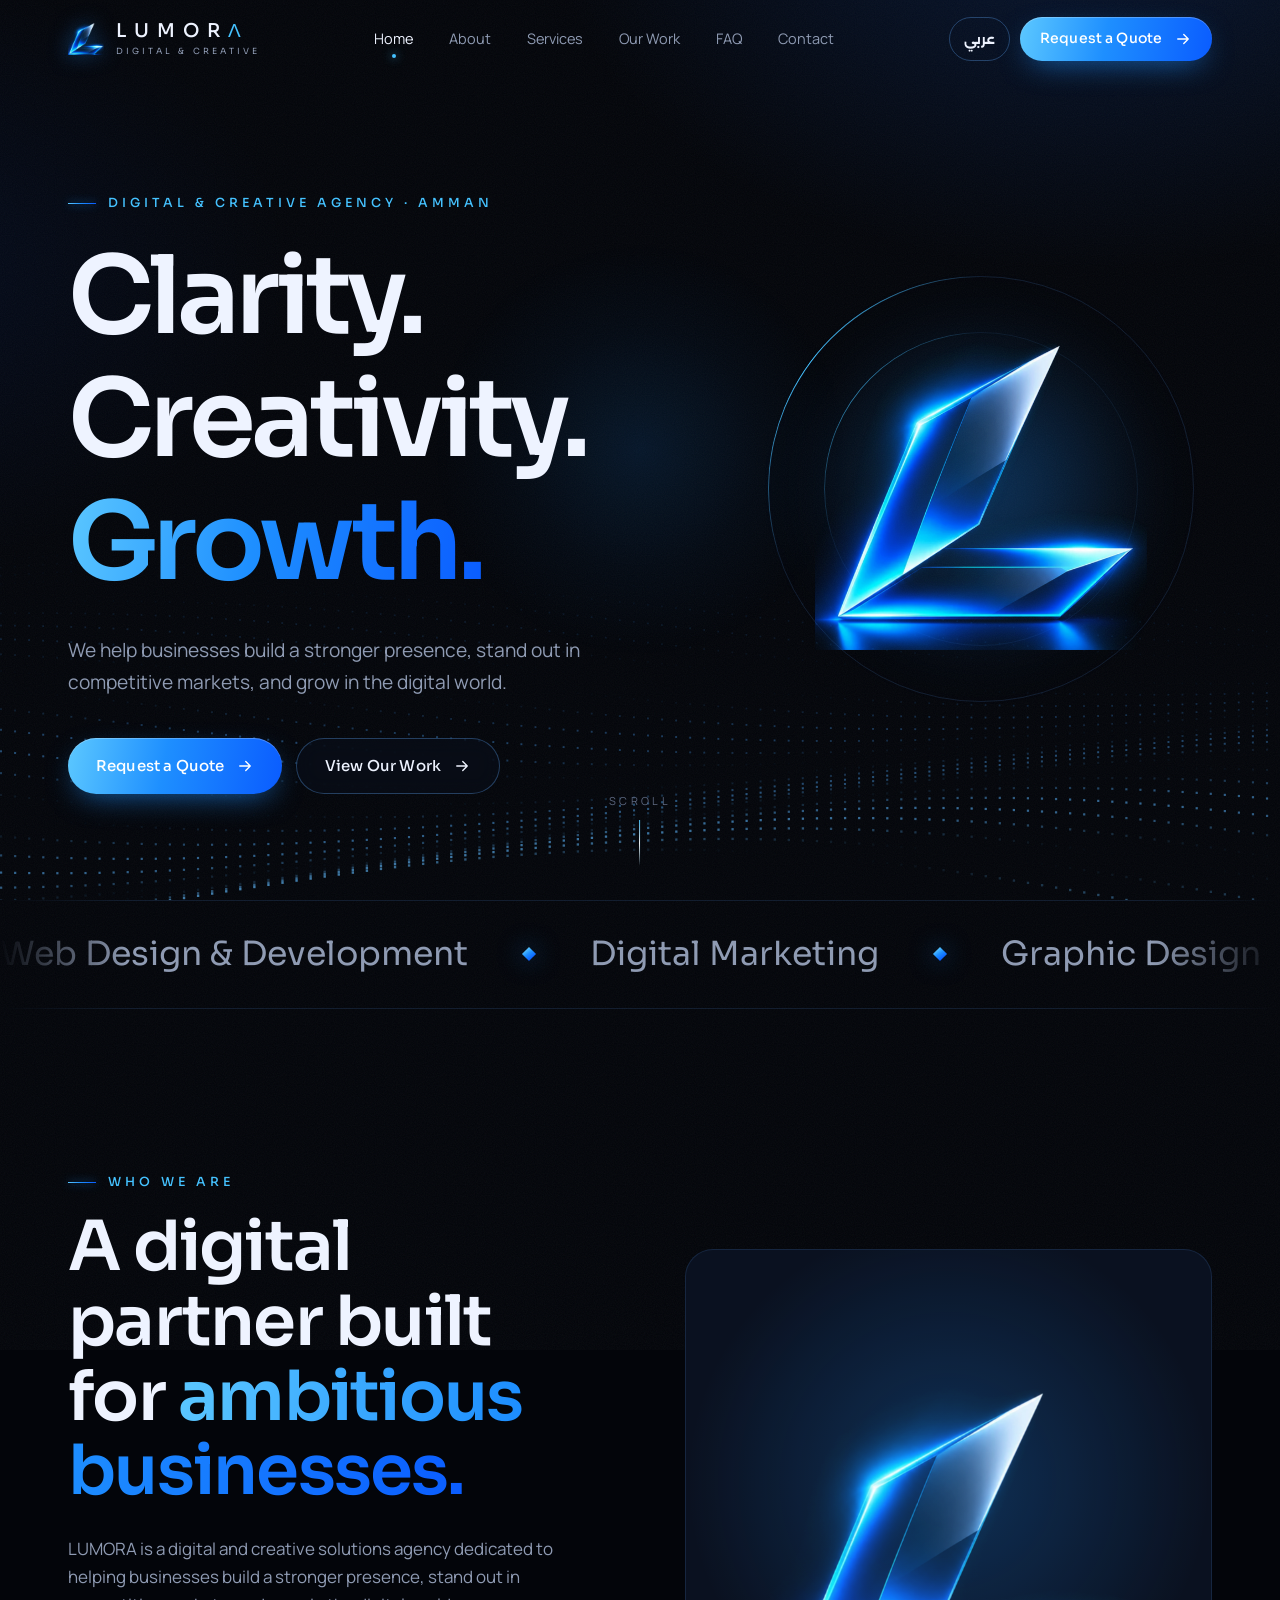
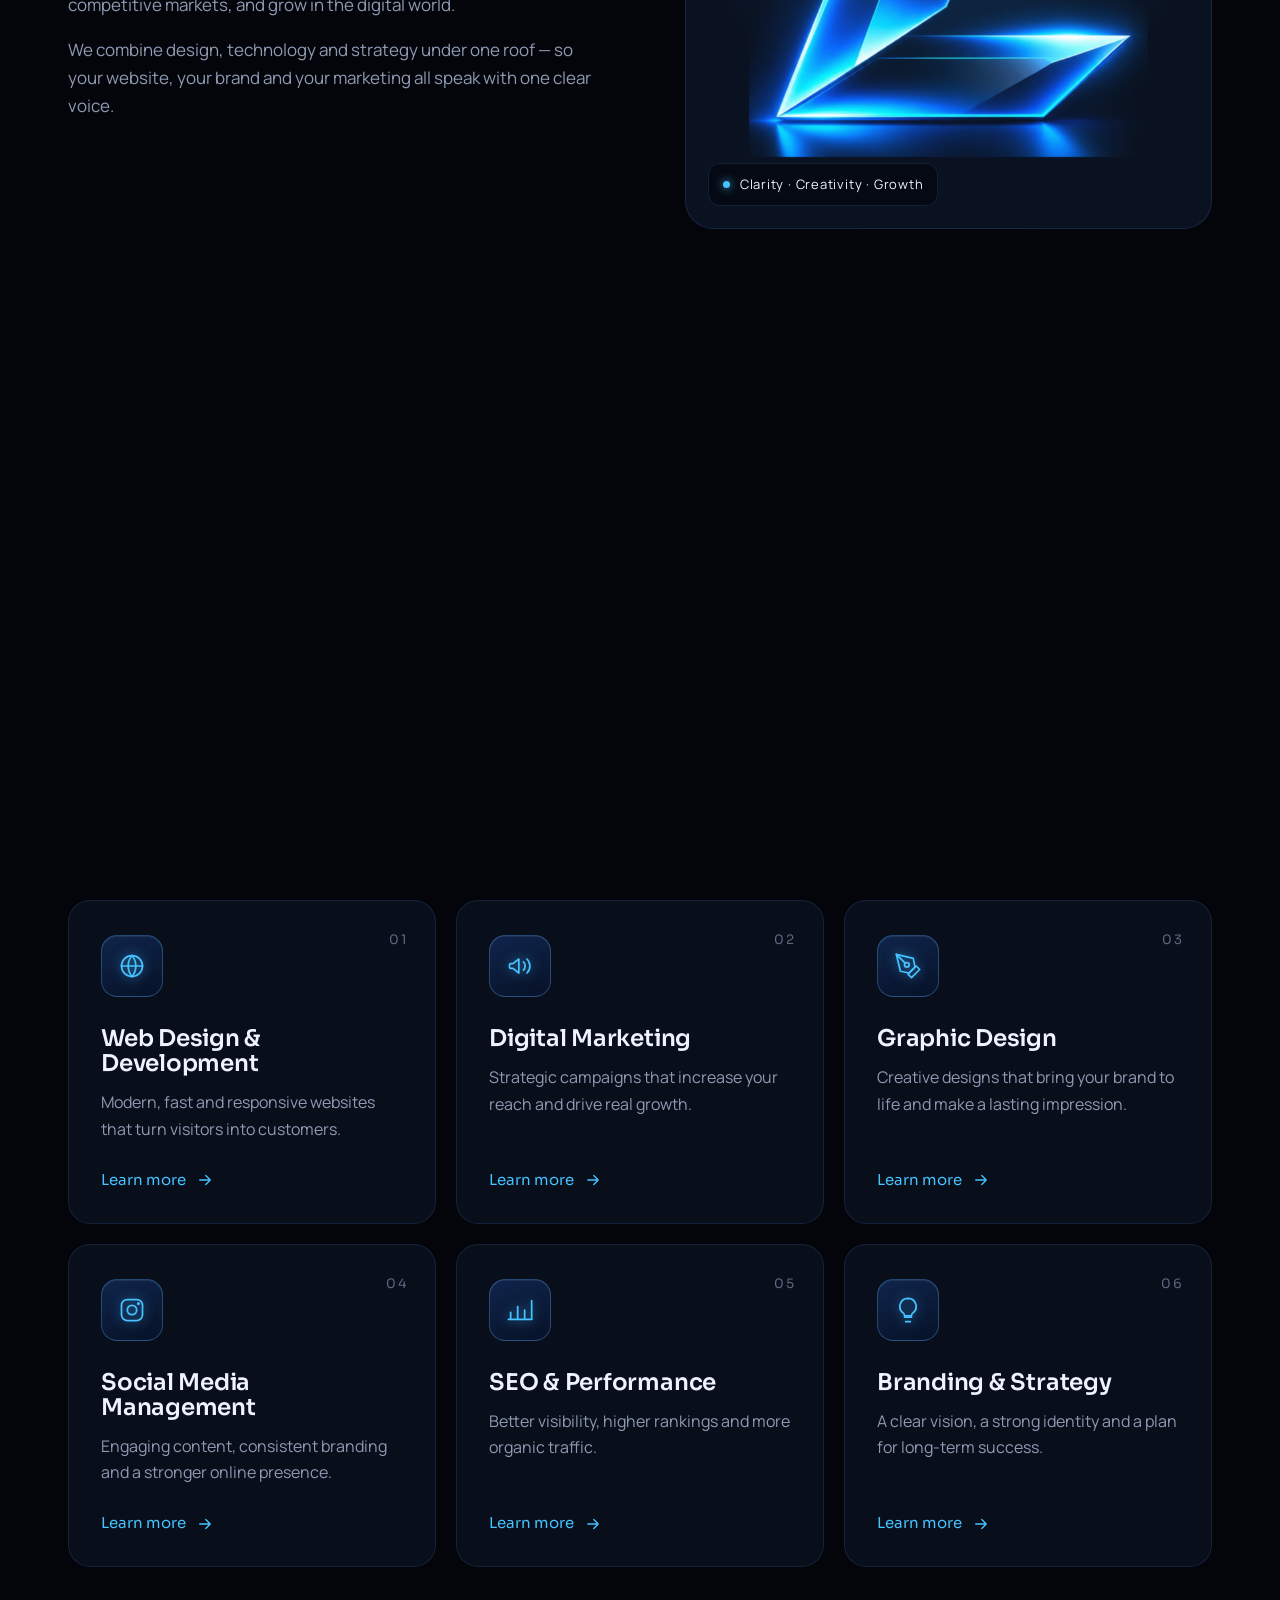
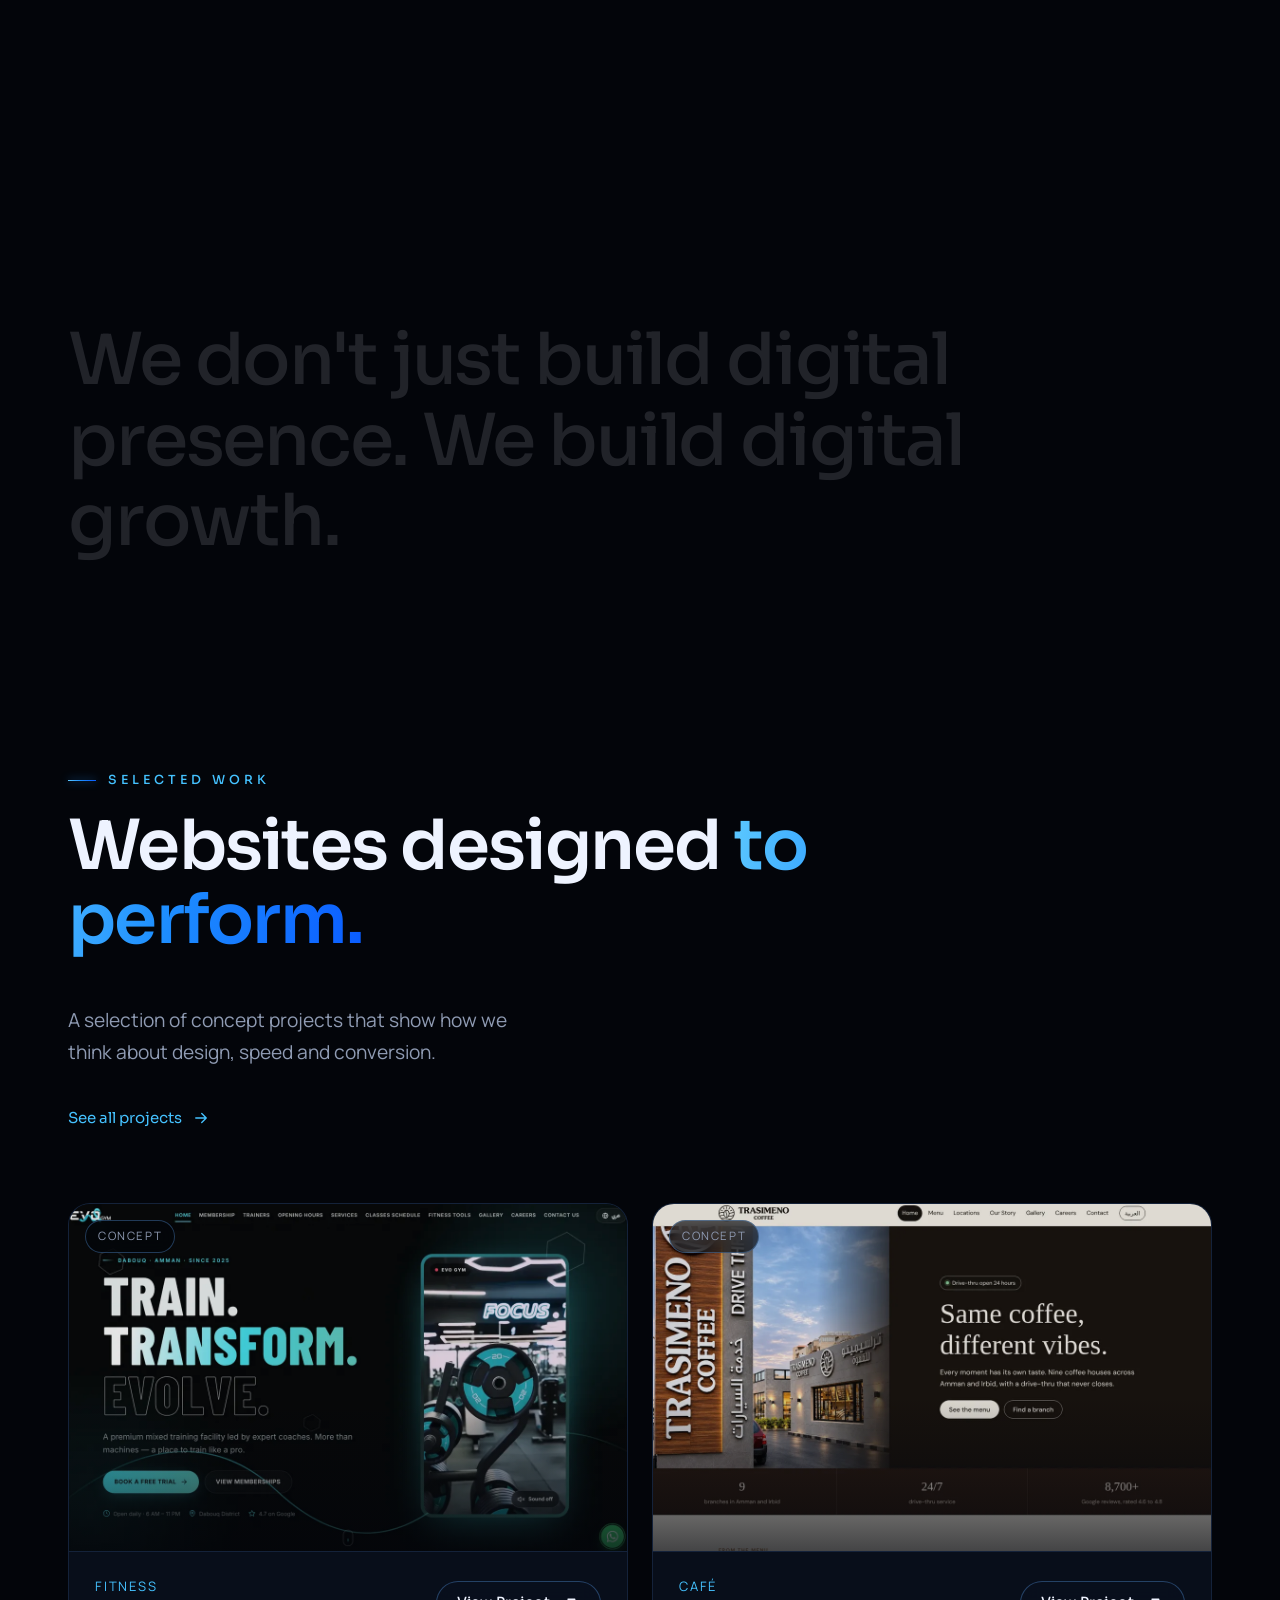
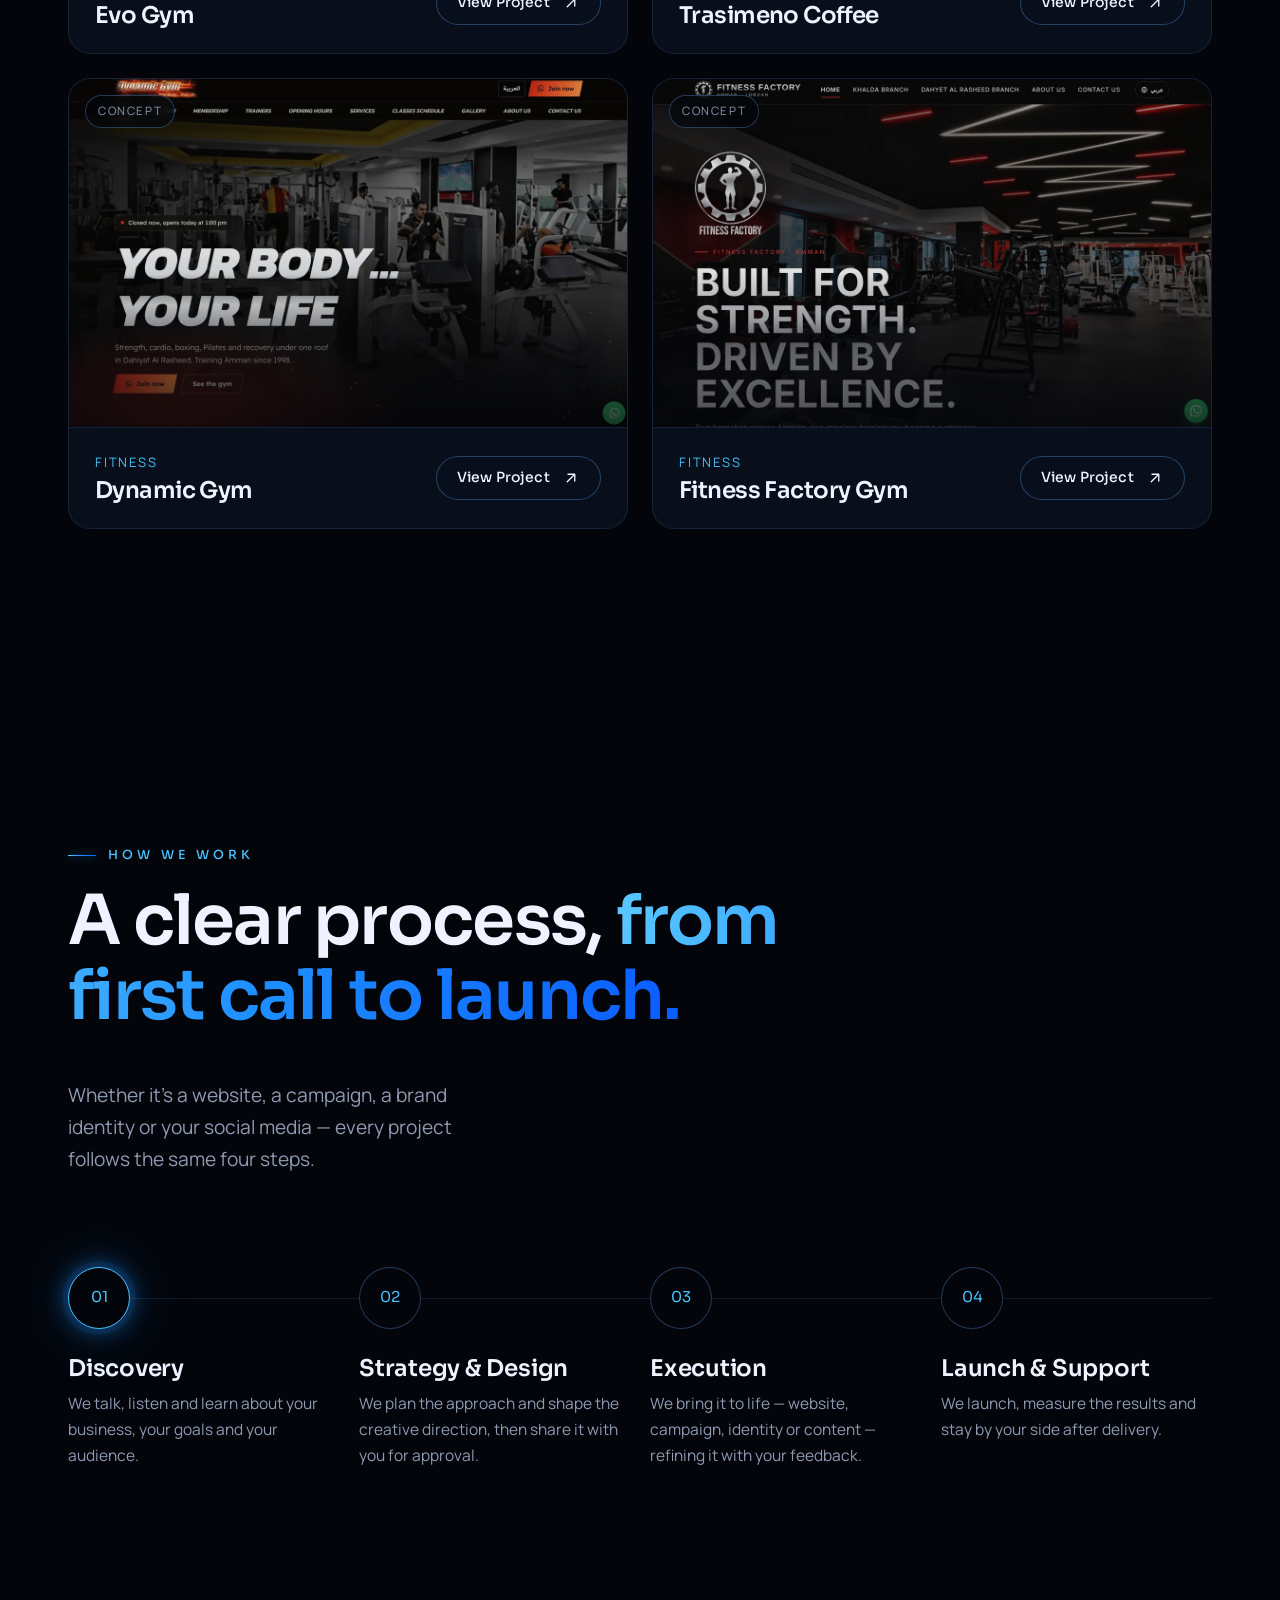
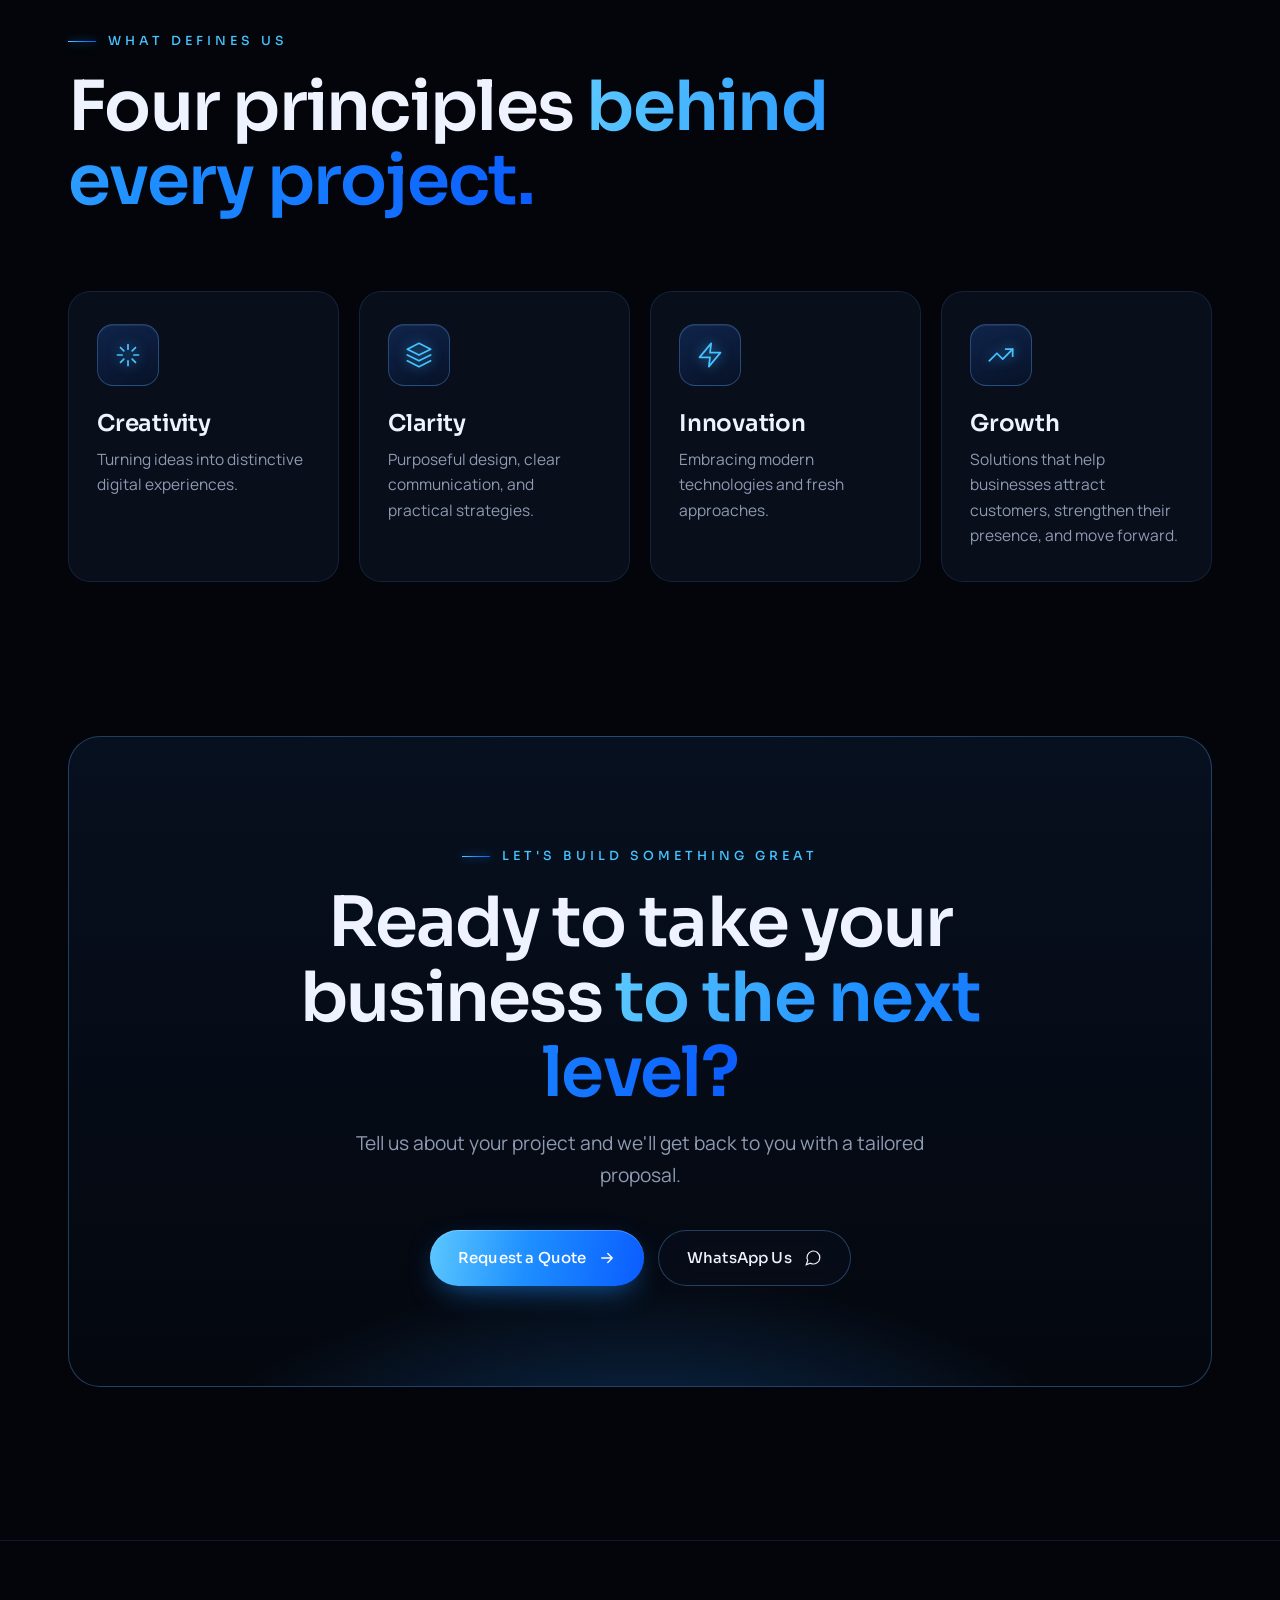
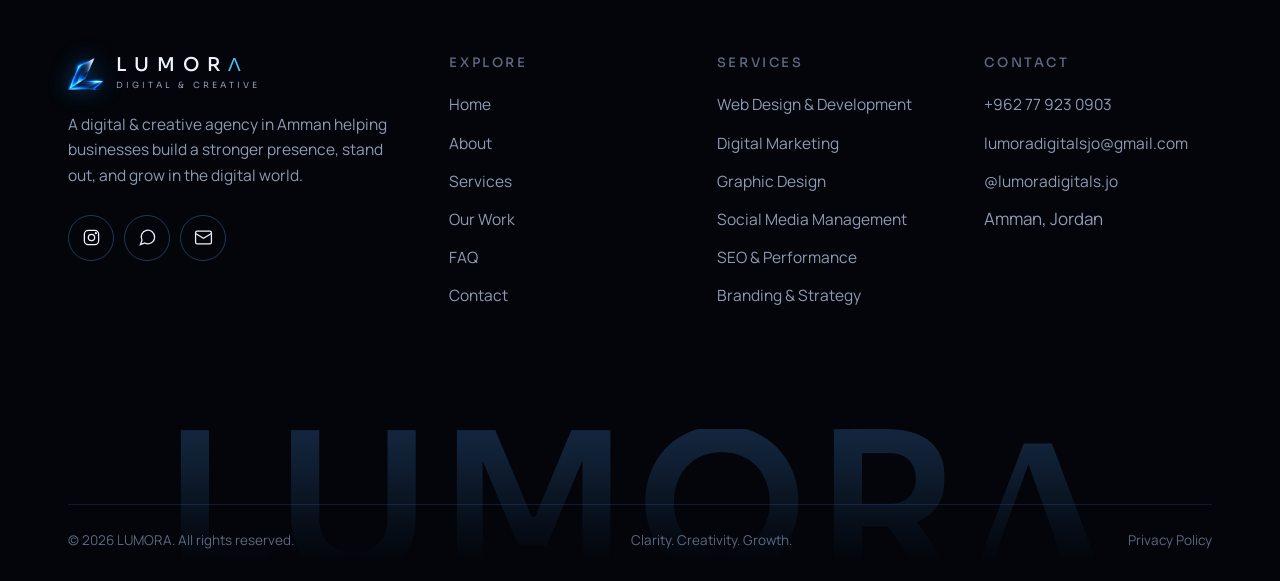
==== index.html @ 1eebd176 "Build LUMORA agency website Bilingual (EN/AR) multi-page site: home, about, services, work, FAQ, con" ====
<!doctype html>
<html lang="en" dir="ltr">
<head>
<meta charset="utf-8">
<meta name="viewport" content="width=device-width, initial-scale=1, viewport-fit=cover">
<script>try{if(localStorage.getItem("lumora-lang")==="ar"){var d=document.documentElement;d.lang="ar";d.dir="rtl";d.classList.add("i18n-wait");setTimeout(function(){d.classList.remove("i18n-wait")},900)}}catch(e){}</script>
<title data-key="home.title">LUMORA — Digital & Creative Agency in Amman</title>
<meta name="description" data-key="home.desc" content="LUMORA is a digital &amp; creative agency in Amman, Jordan. Websites, digital marketing, design, social media, SEO and branding that help your business grow.">
<meta name="theme-color" content="#03050a">
<link rel="canonical" href="https://lumoradigitals.netlify.app/">
<link rel="alternate" hreflang="en" href="https://lumoradigitals.netlify.app/">
<meta property="og:type" content="website">
<meta property="og:site_name" content="LUMORA">
<meta property="og:title" content="LUMORA — Digital &amp; Creative Agency in Amman">
<meta property="og:description" content="LUMORA is a digital &amp; creative agency in Amman, Jordan. Websites, digital marketing, design, social media, SEO and branding that help your business grow.">
<meta property="og:image" content="https://lumoradigitals.netlify.app/assets/img/brand/og.jpg">
<meta property="og:url" content="https://lumoradigitals.netlify.app/">
<meta name="twitter:card" content="summary_large_image">
<link rel="icon" type="image/png" sizes="48x48" href="assets/img/brand/favicon-48.png">
<link rel="icon" type="image/png" sizes="32x32" href="assets/img/brand/favicon-32.png">
<link rel="apple-touch-icon" href="assets/img/brand/apple-touch-icon.png">
<link rel="preload" href="assets/fonts/sora.woff2" as="font" type="font/woff2" crossorigin>
<link rel="preload" href="assets/fonts/manrope.woff2" as="font" type="font/woff2" crossorigin>
<link rel="stylesheet" href="assets/css/style.css">
</head>
<body data-page="home">
<a class="skip" href="#main" data-i18n="skip">Skip to content</a>
<div class="ambient" aria-hidden="true"></div><div class="grain" aria-hidden="true"></div>
<div class="cursor-glow" aria-hidden="true"></div>
<div class="progress" aria-hidden="true"><span></span></div>
<header class="header">
 <div class="wrap">
  <a class="brand" href="index.html" aria-label="LUMORA — Home">
  <img src="assets/img/brand/icon-sm.webp" alt="" width="36" height="33">
  <span class="brand-text"><span class="brand-name">LUMOR<b>Λ</b></span><span class="brand-sub">DIGITAL &amp; CREATIVE</span></span>
</a>
  <nav class="nav" aria-label="Main"><a href="index.html" aria-current="page" data-i18n="nav.home">Home</a><a href="about.html" data-i18n="nav.about">About</a><a href="services.html" data-i18n="nav.services">Services</a><a href="work.html" data-i18n="nav.work">Our Work</a><a href="faq.html" data-i18n="nav.faq">FAQ</a><a href="contact.html" data-i18n="nav.contact">Contact</a></nav>
  <div class="header-actions">
   <button class="lang-btn" type="button" aria-label="التبديل إلى العربية"><span class="ar">عربي</span></button>
   <a class="btn btn-primary btn-sm" href="contact.html#quote"><span data-i18n="cta.quote">Request a Quote</span><svg class="arrow" viewBox="0 0 24 24" fill="none" stroke="currentColor" stroke-width="1.8" stroke-linecap="round" stroke-linejoin="round"><path d="M5 12h14M13 6l6 6-6 6"/></svg></a>
   <button class="menu-btn" type="button" aria-label="Menu" aria-expanded="false" aria-controls="mobile-menu" data-i18n-attr="aria-label:menu"><span></span><span></span></button>
  </div>
 </div>
</header>
<div class="mobile-menu" id="mobile-menu">
 <a href="index.html" aria-current="page" data-i18n="nav.home">Home</a><a href="about.html" data-i18n="nav.about">About</a><a href="services.html" data-i18n="nav.services">Services</a><a href="work.html" data-i18n="nav.work">Our Work</a><a href="faq.html" data-i18n="nav.faq">FAQ</a><a href="contact.html" data-i18n="nav.contact">Contact</a>
 <a class="btn btn-primary" href="contact.html#quote"><span data-i18n="cta.quote">Request a Quote</span><svg class="arrow" viewBox="0 0 24 24" fill="none" stroke="currentColor" stroke-width="1.8" stroke-linecap="round" stroke-linejoin="round"><path d="M5 12h14M13 6l6 6-6 6"/></svg></a>
</div>
<main id="main">
<section class="hero" data-scroll="exit">
 <div class="hero-wave" aria-hidden="true"><canvas data-wave></canvas></div>
 <div class="wrap hero-inner">
  <div>
   <span class="eyebrow" data-reveal data-i18n="h.eyebrow">Digital &amp; Creative Agency · Amman</span>
   <h1 class="h-xl split-lines">
    <span class="line"><span data-i18n="h.l1">Clarity.</span></span>
    <span class="line"><span style="--d:.1s" data-i18n="h.l2">Creativity.</span></span>
    <span class="line"><span style="--d:.2s" data-i18n="h.l3"><span class="grad">Growth.</span></span></span>
   </h1>
   <p class="lead" data-reveal style="--d:.35s" data-i18n="h.lead">We help businesses build a stronger presence, stand out in competitive markets, and grow in the digital world.</p>
   <div class="hero-ctas" data-reveal style="--d:.45s">
    <a class="btn btn-primary" href="contact.html#quote"><span data-i18n="cta.quote">Request a Quote</span><svg class="arrow" viewBox="0 0 24 24" fill="none" stroke="currentColor" stroke-width="1.8" stroke-linecap="round" stroke-linejoin="round"><path d="M5 12h14M13 6l6 6-6 6"/></svg></a>
    <a class="btn btn-ghost" href="work.html"><span data-i18n="cta.work">View Our Work</span><svg class="arrow" viewBox="0 0 24 24" fill="none" stroke="currentColor" stroke-width="1.8" stroke-linecap="round" stroke-linejoin="round"><path d="M5 12h14M13 6l6 6-6 6"/></svg></a>
   </div>
  </div>
  <div class="hero-mark" data-reveal="scale" style="--d:.2s" aria-hidden="true">
   <div class="halo"></div><div class="ring"></div><div class="ring r2"></div>
   <div class="mark"><img src="assets/img/brand/icon.webp" alt="" width="600" height="580" fetchpriority="high"></div>
  </div>
 </div>
 <div class="scroll-cue" aria-hidden="true"><span data-i18n="scroll">Scroll</span><i></i></div>
</section>

<div class="marquee" aria-hidden="true"><div class="marquee-track"><span>Web Design & Development</span><span>Digital Marketing</span><span>Graphic Design</span><span>Social Media Management</span><span>SEO & Performance</span><span>Branding & Strategy</span><span>Web Design & Development</span><span>Digital Marketing</span><span>Graphic Design</span><span>Social Media Management</span><span>SEO & Performance</span><span>Branding & Strategy</span><span>Web Design & Development</span><span>Digital Marketing</span><span>Graphic Design</span><span>Social Media Management</span><span>SEO & Performance</span><span>Branding & Strategy</span><span>Web Design & Development</span><span>Digital Marketing</span><span>Graphic Design</span><span>Social Media Management</span><span>SEO & Performance</span><span>Branding & Strategy</span></div></div>

<section class="section">
 <div class="wrap split">
  <div>
   <span class="eyebrow" data-reveal data-i18n="hi.eyebrow">Who We Are</span>
   <h2 class="h-lg" style="margin:18px 0 26px" data-reveal data-i18n="hi.title">A digital partner built for <span class="grad">ambitious businesses.</span></h2>
   <p data-i18n="hi.p1" data-reveal>LUMORA is a digital and creative solutions agency dedicated to helping businesses build a stronger presence, stand out in competitive markets, and grow in the digital world.</p>
   <p data-i18n="hi.p2" data-reveal>We combine design, technology and strategy under one roof — so your website, your brand and your marketing all speak with one clear voice.</p>
   <div class="stat-row" data-reveal>
    <span class="chip"><i></i><span data-i18n="chip.1">Bilingual — English &amp; Arabic</span></span>
    <span class="chip"><i></i><span data-i18n="chip.2">Based in Amman</span></span>
    <span class="chip"><i></i><span data-i18n="chip.3">Six services, one team</span></span>
   </div>
   <div style="margin-top:36px" data-reveal><a class="link-arrow" href="about.html"><span data-i18n="cta.learn">Learn more</span><svg class="arrow" viewBox="0 0 24 24" fill="none" stroke="currentColor" stroke-width="1.8" stroke-linecap="round" stroke-linejoin="round"><path d="M5 12h14M13 6l6 6-6 6"/></svg></a></div>
  </div>
  <div class="visual-card" data-scroll data-reveal="scale">
   <img src="assets/img/brand/icon.webp" alt="" loading="lazy" aria-hidden="true">
   <span class="tag"><span class="chip" style="padding:0;border:0;background:none"><i></i></span><span data-i18n="vis.tag">Clarity · Creativity · Growth</span></span>
  </div>
 </div>
</section>

<section class="section" style="padding-top:0">
 <div class="wrap">
  <div class="section-head">
   <div><span class="eyebrow" data-reveal data-i18n="hs.eyebrow">Our Services</span>
   <h2 class="h-lg" data-reveal data-i18n="hs.title">Everything you need <span class="grad">to grow online.</span></h2></div>
   <p class="lead" data-i18n="hs.lead" data-reveal>A complete range of digital services to help your business stand out, attract more customers and achieve real results.</p>
  </div>
  <div class="services-grid" data-stagger><a class="card service-card" href="services.html#web" data-reveal>
  <span class="num">01</span>
  <span class="icon"><svg viewBox="0 0 24 24"><circle cx="12" cy="12" r="9"/><path d="M3 12h18M12 3a14 14 0 0 1 0 18M12 3a14 14 0 0 0 0 18"/></svg></span>
  <h3 class="h-sm" data-i18n="s1.t">Web Design &amp; Development</h3>
  <p data-i18n="s1.d">Modern, fast and responsive websites that turn visitors into customers.</p>
  <span class="link-arrow"><span data-i18n="cta.learn">Learn more</span><svg class="arrow" viewBox="0 0 24 24" fill="none" stroke="currentColor" stroke-width="1.8" stroke-linecap="round" stroke-linejoin="round"><path d="M5 12h14M13 6l6 6-6 6"/></svg></span>
</a><a class="card service-card" href="services.html#marketing" data-reveal>
  <span class="num">02</span>
  <span class="icon"><svg viewBox="0 0 24 24"><path d="M3 11v2a1 1 0 0 0 1 1h2l5 4V6L6 10H4a1 1 0 0 0-1 1Z"/><path d="M15 8.5a5 5 0 0 1 0 7M18 6a8.5 8.5 0 0 1 0 12"/></svg></span>
  <h3 class="h-sm" data-i18n="s2.t">Digital Marketing</h3>
  <p data-i18n="s2.d">Strategic campaigns that increase your reach and drive real growth.</p>
  <span class="link-arrow"><span data-i18n="cta.learn">Learn more</span><svg class="arrow" viewBox="0 0 24 24" fill="none" stroke="currentColor" stroke-width="1.8" stroke-linecap="round" stroke-linejoin="round"><path d="M5 12h14M13 6l6 6-6 6"/></svg></span>
</a><a class="card service-card" href="services.html#design" data-reveal>
  <span class="num">03</span>
  <span class="icon"><svg viewBox="0 0 24 24"><path d="m12 19 7-7 3 3-7 7-3-3Z"/><path d="m18 13-1.5-7.5L2 2l3.5 14.5L13 18l5-5Z"/><path d="m2 2 7.6 7.6"/><circle cx="11" cy="11" r="2"/></svg></span>
  <h3 class="h-sm" data-i18n="s3.t">Graphic Design</h3>
  <p data-i18n="s3.d">Creative designs that bring your brand to life and make a lasting impression.</p>
  <span class="link-arrow"><span data-i18n="cta.learn">Learn more</span><svg class="arrow" viewBox="0 0 24 24" fill="none" stroke="currentColor" stroke-width="1.8" stroke-linecap="round" stroke-linejoin="round"><path d="M5 12h14M13 6l6 6-6 6"/></svg></span>
</a><a class="card service-card" href="services.html#social" data-reveal>
  <span class="num">04</span>
  <span class="icon"><svg viewBox="0 0 24 24"><rect x="3" y="3" width="18" height="18" rx="5"/><circle cx="12" cy="12" r="4"/><circle cx="17.5" cy="6.5" r=".6" fill="currentColor"/></svg></span>
  <h3 class="h-sm" data-i18n="s4.t">Social Media Management</h3>
  <p data-i18n="s4.d">Engaging content, consistent branding and a stronger online presence.</p>
  <span class="link-arrow"><span data-i18n="cta.learn">Learn more</span><svg class="arrow" viewBox="0 0 24 24" fill="none" stroke="currentColor" stroke-width="1.8" stroke-linecap="round" stroke-linejoin="round"><path d="M5 12h14M13 6l6 6-6 6"/></svg></span>
</a><a class="card service-card" href="services.html#seo" data-reveal>
  <span class="num">05</span>
  <span class="icon"><svg viewBox="0 0 24 24"><path d="M4 20V14M10 20V9M16 20V12M22 20V4"/><path d="M2 20h20"/></svg></span>
  <h3 class="h-sm" data-i18n="s5.t">SEO &amp; Performance</h3>
  <p data-i18n="s5.d">Better visibility, higher rankings and more organic traffic.</p>
  <span class="link-arrow"><span data-i18n="cta.learn">Learn more</span><svg class="arrow" viewBox="0 0 24 24" fill="none" stroke="currentColor" stroke-width="1.8" stroke-linecap="round" stroke-linejoin="round"><path d="M5 12h14M13 6l6 6-6 6"/></svg></span>
</a><a class="card service-card" href="services.html#branding" data-reveal>
  <span class="num">06</span>
  <span class="icon"><svg viewBox="0 0 24 24"><path d="M9 18h6M10 22h4"/><path d="M12 2a7 7 0 0 0-4 12.7c.6.5 1 1.3 1 2.1V17h6v-.2c0-.8.4-1.6 1-2.1A7 7 0 0 0 12 2Z"/></svg></span>
  <h3 class="h-sm" data-i18n="s6.t">Branding &amp; Strategy</h3>
  <p data-i18n="s6.d">A clear vision, a strong identity and a plan for long-term success.</p>
  <span class="link-arrow"><span data-i18n="cta.learn">Learn more</span><svg class="arrow" viewBox="0 0 24 24" fill="none" stroke="currentColor" stroke-width="1.8" stroke-linecap="round" stroke-linejoin="round"><path d="M5 12h14M13 6l6 6-6 6"/></svg></span>
</a></div>
 </div>
</section>

<section class="section" style="padding-block:clamp(70px,10vw,140px)">
 <div class="wrap"><p class="statement" data-scroll data-words data-i18n="statement">We don't just build digital presence. We build <em>digital growth.</em></p></div>
</section>

<section class="section" style="padding-top:0">
 <div class="wrap">
  <div class="section-head">
   <div><span class="eyebrow" data-reveal data-i18n="hw.eyebrow">Selected Work</span>
   <h2 class="h-lg" data-reveal data-i18n="hw.title">Websites designed <span class="grad">to perform.</span></h2></div>
   <div data-reveal><p class="lead" data-i18n="hw.lead">A selection of concept projects that show how we think about design, speed and conversion.</p><a class="link-arrow" style="margin-top:18px" href="work.html"><span data-i18n="hw.all">See all projects</span><svg class="arrow" viewBox="0 0 24 24" fill="none" stroke="currentColor" stroke-width="1.8" stroke-linecap="round" stroke-linejoin="round"><path d="M5 12h14M13 6l6 6-6 6"/></svg></a></div>
  </div>
  <div class="work-grid" data-stagger><article class="card work-card" data-reveal>
  <a class="work-media" href="https://hamzehabunemeh.github.io/evo-gym-website/" target="_blank" rel="noopener" tabindex="-1" aria-hidden="true">
   <span class="badge" data-i18n="wk.badge">Concept</span>
   <img src="assets/img/work/evo.webp" alt="Evo Gym website preview" loading="lazy" width="1200" height="750">
  </a>
  <div class="work-body">
   <div><div class="cat" data-i18n="cat.fitness">Fitness</div><h3>Evo Gym</h3></div>
   <a class="btn btn-ghost btn-sm" href="https://hamzehabunemeh.github.io/evo-gym-website/" target="_blank" rel="noopener" aria-label="View project: Evo Gym"><span data-i18n="cta.project">View Project</span><svg class="arrow" viewBox="0 0 24 24" fill="none" stroke="currentColor" stroke-width="1.8" stroke-linecap="round" stroke-linejoin="round"><path d="M7 17 17 7M8 7h9v9"/></svg></a>
  </div>
</article><article class="card work-card" data-reveal>
  <a class="work-media" href="https://hamzehabunemeh.github.io/trasimeno-coffee-website/" target="_blank" rel="noopener" tabindex="-1" aria-hidden="true">
   <span class="badge" data-i18n="wk.badge">Concept</span>
   <img src="assets/img/work/trasimeno.webp" alt="Trasimeno Coffee website preview" loading="lazy" width="1200" height="750">
  </a>
  <div class="work-body">
   <div><div class="cat" data-i18n="cat.cafe">Café</div><h3>Trasimeno Coffee</h3></div>
   <a class="btn btn-ghost btn-sm" href="https://hamzehabunemeh.github.io/trasimeno-coffee-website/" target="_blank" rel="noopener" aria-label="View project: Trasimeno Coffee"><span data-i18n="cta.project">View Project</span><svg class="arrow" viewBox="0 0 24 24" fill="none" stroke="currentColor" stroke-width="1.8" stroke-linecap="round" stroke-linejoin="round"><path d="M7 17 17 7M8 7h9v9"/></svg></a>
  </div>
</article><article class="card work-card" data-reveal>
  <a class="work-media" href="https://hamzehabunemeh.github.io/dynamic-gym-website/index.html" target="_blank" rel="noopener" tabindex="-1" aria-hidden="true">
   <span class="badge" data-i18n="wk.badge">Concept</span>
   <img src="assets/img/work/dynamic.webp" alt="Dynamic Gym website preview" loading="lazy" width="1200" height="750">
  </a>
  <div class="work-body">
   <div><div class="cat" data-i18n="cat.fitness">Fitness</div><h3>Dynamic Gym</h3></div>
   <a class="btn btn-ghost btn-sm" href="https://hamzehabunemeh.github.io/dynamic-gym-website/index.html" target="_blank" rel="noopener" aria-label="View project: Dynamic Gym"><span data-i18n="cta.project">View Project</span><svg class="arrow" viewBox="0 0 24 24" fill="none" stroke="currentColor" stroke-width="1.8" stroke-linecap="round" stroke-linejoin="round"><path d="M7 17 17 7M8 7h9v9"/></svg></a>
  </div>
</article><article class="card work-card" data-reveal>
  <a class="work-media" href="https://hamzehabunemeh.github.io/fitness-factory-gym/" target="_blank" rel="noopener" tabindex="-1" aria-hidden="true">
   <span class="badge" data-i18n="wk.badge">Concept</span>
   <img src="assets/img/work/fitness-factory.webp" alt="Fitness Factory Gym website preview" loading="lazy" width="1200" height="750">
  </a>
  <div class="work-body">
   <div><div class="cat" data-i18n="cat.fitness">Fitness</div><h3>Fitness Factory Gym</h3></div>
   <a class="btn btn-ghost btn-sm" href="https://hamzehabunemeh.github.io/fitness-factory-gym/" target="_blank" rel="noopener" aria-label="View project: Fitness Factory Gym"><span data-i18n="cta.project">View Project</span><svg class="arrow" viewBox="0 0 24 24" fill="none" stroke="currentColor" stroke-width="1.8" stroke-linecap="round" stroke-linejoin="round"><path d="M7 17 17 7M8 7h9v9"/></svg></a>
  </div>
</article></div>
 </div>
</section>

<section class="section">
 <div class="wrap">
  <div class="section-head">
   <div><span class="eyebrow" data-reveal data-i18n="p.eyebrow">How We Work</span>
   <h2 class="h-lg" data-reveal data-i18n="p.title">A clear process, <span class="grad">from first call to launch.</span></h2></div>
   <p class="lead" data-i18n="p.lead" data-reveal>Whether it's a website, a campaign, a brand identity or your social media — every project follows the same four steps.</p>
  </div>
  <div class="process" data-scroll data-stagger><div class="process-line"><i></i></div><div class="step" data-reveal><div class="step-dot">01</div><h3 class="h-sm" data-i18n="p1.t">Discovery</h3><p data-i18n="p1.d">We talk, listen and learn about your business, your goals and your audience.</p></div><div class="step" data-reveal><div class="step-dot">02</div><h3 class="h-sm" data-i18n="p2.t">Strategy &amp; Design</h3><p data-i18n="p2.d">We plan the approach and shape the creative direction, then share it with you for approval.</p></div><div class="step" data-reveal><div class="step-dot">03</div><h3 class="h-sm" data-i18n="p3.t">Execution</h3><p data-i18n="p3.d">We bring it to life — website, campaign, identity or content — refining it with your feedback.</p></div><div class="step" data-reveal><div class="step-dot">04</div><h3 class="h-sm" data-i18n="p4.t">Launch &amp; Support</h3><p data-i18n="p4.d">We launch, measure the results and stay by your side after delivery.</p></div></div>
 </div>
</section>

<section class="section" style="padding-top:0">
 <div class="wrap">
  <div class="section-head">
   <div><span class="eyebrow" data-reveal data-i18n="hv.eyebrow">What Defines Us</span>
   <h2 class="h-lg" data-reveal data-i18n="hv.title">Four principles <span class="grad">behind every project.</span></h2></div>
  </div>
  <div class="values" data-stagger><div class="card value" data-reveal><span class="icon"><svg viewBox="0 0 24 24"><path d="M12 3v4M12 17v4M3 12h4M17 12h4M5.6 5.6l2.8 2.8M15.6 15.6l2.8 2.8M5.6 18.4l2.8-2.8M15.6 8.4l2.8-2.8"/></svg></span><h3 class="h-sm" data-i18n="v1.t">Creativity</h3><p data-i18n="v1.d">Turning ideas into distinctive digital experiences.</p></div><div class="card value" data-reveal><span class="icon"><svg viewBox="0 0 24 24"><path d="m12 2 10 5-10 5L2 7l10-5Z"/><path d="m2 12 10 5 10-5M2 17l10 5 10-5"/></svg></span><h3 class="h-sm" data-i18n="v2.t">Clarity</h3><p data-i18n="v2.d">Purposeful design, clear communication, and practical strategies.</p></div><div class="card value" data-reveal><span class="icon"><svg viewBox="0 0 24 24"><path d="M13 2 3 14h9l-1 8 10-12h-9l1-8Z"/></svg></span><h3 class="h-sm" data-i18n="v3.t">Innovation</h3><p data-i18n="v3.d">Embracing modern technologies and fresh approaches.</p></div><div class="card value" data-reveal><span class="icon"><svg viewBox="0 0 24 24"><path d="m22 7-8.5 8.5-5-5L2 17"/><path d="M16 7h6v6"/></svg></span><h3 class="h-sm" data-i18n="v4.t">Growth</h3><p data-i18n="v4.d">Solutions that help businesses attract customers, strengthen their presence, and move forward.</p></div></div>
 </div>
</section>

<section class="section" style="padding-top:0">
 <div class="wrap">
  <div class="cta-band" data-reveal="scale">
   <canvas data-wave aria-hidden="true"></canvas>
   <span class="eyebrow" data-i18n="cta.eyebrow">Let's Build Something Great</span>
   <h2 class="h-lg" data-i18n="cta.title">Ready to take your business <span class="grad">to the next level?</span></h2>
   <p class="lead" data-i18n="cta.lead">Tell us about your project and we'll get back to you with a tailored proposal.</p>
   <div class="actions">
    <a class="btn btn-primary" href="contact.html#quote"><span data-i18n="cta.quote">Request a Quote</span><svg class="arrow" viewBox="0 0 24 24" fill="none" stroke="currentColor" stroke-width="1.8" stroke-linecap="round" stroke-linejoin="round"><path d="M5 12h14M13 6l6 6-6 6"/></svg></a>
    <a class="btn btn-ghost" href="https://wa.me/962779230903" target="_blank" rel="noopener"><span data-i18n="cta.wa">WhatsApp Us</span><svg fill="none" stroke="currentColor" stroke-width="1.6" viewBox="0 0 24 24"><path d="M21 11.5a8.4 8.4 0 0 1-12.4 7.4L3 21l2.1-5.6A8.5 8.5 0 1 1 21 11.5Z"/></svg></a>
   </div>
  </div>
 </div>
</section>
</main>
<footer class="footer">
 <div class="wrap">
  <div class="footer-top">
   <div>
    <a class="brand" href="index.html" aria-label="LUMORA — Home">
  <img src="assets/img/brand/icon-sm.webp" alt="" width="36" height="33">
  <span class="brand-text"><span class="brand-name">LUMOR<b>Λ</b></span><span class="brand-sub">DIGITAL &amp; CREATIVE</span></span>
</a>
    <p data-i18n="f.about">A digital & creative agency in Amman helping businesses build a stronger presence, stand out, and grow in the digital world.</p>
    <div class="socials">
     <a href="https://www.instagram.com/lumoradigitals.jo" target="_blank" rel="noopener" aria-label="Instagram"><svg viewBox="0 0 24 24"><rect x="3" y="3" width="18" height="18" rx="5"/><circle cx="12" cy="12" r="4"/><circle cx="17.5" cy="6.5" r=".6" fill="currentColor"/></svg></a>
     <a href="https://wa.me/962779230903" target="_blank" rel="noopener" aria-label="WhatsApp"><svg viewBox="0 0 24 24"><path d="M21 11.5a8.4 8.4 0 0 1-12.4 7.4L3 21l2.1-5.6A8.5 8.5 0 1 1 21 11.5Z"/></svg></a>
     <a href="mailto:lumoradigitalsjo@gmail.com" aria-label="Email"><svg viewBox="0 0 24 24"><rect x="2" y="4" width="20" height="16" rx="2"/><path d="m22 7-10 6L2 7"/></svg></a>
    </div>
   </div>
   <div><h4 data-i18n="f.explore">Explore</h4><ul><li><a href="index.html" data-i18n="nav.home">Home</a></li><li><a href="about.html" data-i18n="nav.about">About</a></li><li><a href="services.html" data-i18n="nav.services">Services</a></li><li><a href="work.html" data-i18n="nav.work">Our Work</a></li><li><a href="faq.html" data-i18n="nav.faq">FAQ</a></li><li><a href="contact.html" data-i18n="nav.contact">Contact</a></li></ul></div>
   <div><h4 data-i18n="f.services">Services</h4><ul><li><a href="services.html#web" data-i18n="s1.t">Web Design &amp; Development</a></li><li><a href="services.html#marketing" data-i18n="s2.t">Digital Marketing</a></li><li><a href="services.html#design" data-i18n="s3.t">Graphic Design</a></li><li><a href="services.html#social" data-i18n="s4.t">Social Media Management</a></li><li><a href="services.html#seo" data-i18n="s5.t">SEO &amp; Performance</a></li><li><a href="services.html#branding" data-i18n="s6.t">Branding &amp; Strategy</a></li></ul></div>
   <div><h4 data-i18n="f.contact">Contact</h4><ul>
     <li><a class="ltr" href="tel:+962779230903">+962 77 923 0903</a></li>
     <li><a class="ltr" href="mailto:lumoradigitalsjo@gmail.com">lumoradigitalsjo@gmail.com</a></li>
     <li><a href="https://www.instagram.com/lumoradigitals.jo" target="_blank" rel="noopener" class="ltr">@lumoradigitals.jo</a></li>
     <li><span class="muted" data-i18n="loc">Amman, Jordan</span></li>
   </ul></div>
  </div>
  <div class="footer-word" data-scroll="enter" aria-hidden="true">LUMORΛ</div>
  <div class="footer-bottom">
   <span>© <span data-year>2026</span> LUMORA. <span data-i18n="f.rights">All rights reserved.</span></span>
   <span data-i18n="f.slogan">Clarity. Creativity. Growth.</span>
   <a href="privacy.html" data-i18n="f.privacy">Privacy Policy</a>
  </div>
 </div>
</footer>
<a class="wa-float" href="https://wa.me/962779230903" target="_blank" rel="noopener" aria-label="WhatsApp" data-i18n-attr="aria-label:wa.label"><svg viewBox="0 0 24 24"><path d="M17.5 14.4c-.3-.1-1.8-.9-2-1-.3-.1-.5-.1-.7.1-.2.3-.8 1-.9 1.2-.2.2-.3.2-.6.1-.3-.1-1.3-.5-2.4-1.5-.9-.8-1.5-1.8-1.7-2.1-.2-.3 0-.5.1-.6l.4-.5.3-.5v-.5c0-.1-.7-1.6-.9-2.2-.2-.6-.5-.5-.7-.5h-.6c-.2 0-.5.1-.8.4-.3.3-1 1-1 2.5s1.1 2.9 1.2 3.1c.1.2 2.1 3.2 5.1 4.5.7.3 1.3.5 1.7.6.7.2 1.4.2 1.9.1.6-.1 1.8-.7 2-1.4.2-.7.2-1.3.2-1.4-.1-.2-.3-.3-.6-.4ZM12 21.8c-1.8 0-3.5-.5-5-1.4l-.4-.2-3.7 1 1-3.6-.2-.4a9.8 9.8 0 0 1-1.5-5.2C2.2 6.6 6.6 2.2 12 2.2c2.6 0 5.1 1 6.9 2.9a9.7 9.7 0 0 1 2.9 6.9c0 5.4-4.4 9.8-9.8 9.8Zm8.4-18.2A11.8 11.8 0 0 0 .2 12c0 2.1.5 4.1 1.6 5.9L.1 24l6.3-1.7c1.7.9 3.7 1.4 5.6 1.4 6.5 0 11.8-5.3 11.8-11.8 0-3.1-1.2-6.1-3.4-8.3Z"/></svg></a>
<script src="assets/js/i18n.js"></script>
<script src="assets/js/lenis.min.js"></script>
<script src="assets/js/main.js"></script>
</body>
</html>
---- assets/css/style.css ----
/* =========================================================
   LUMORA — Digital & Creative
   ========================================================= */

@font-face{font-family:"Sora";src:url("../fonts/sora.woff2") format("woff2");font-weight:100 800;font-display:swap}
@font-face{font-family:"Manrope";src:url("../fonts/manrope.woff2") format("woff2");font-weight:200 800;font-display:swap}
@font-face{font-family:"Alexandria";src:url("../fonts/alexandria-arabic.woff2") format("woff2");font-weight:100 900;font-display:swap;unicode-range:U+0600-06FF,U+0750-077F,U+0870-08FF,U+FB50-FDFF,U+FE70-FEFF,U+200C-200E}

:root{
  --bg:#03050a;
  --bg-2:#060a14;
  --surface:rgba(14,22,40,.55);
  --surface-solid:#0a1120;
  --line:rgba(96,160,255,.14);
  --line-strong:rgba(96,170,255,.32);
  --blue:#1e8fff;
  --blue-deep:#0a5cff;
  --cyan:#45c2ff;
  --glow:0 0 24px rgba(30,143,255,.55),0 0 64px rgba(30,143,255,.25);
  --text:#eef3ff;
  --muted:#8f9bb3;
  --dim:#5d6880;
  --grad:linear-gradient(100deg,#5cc8ff 0%,#1e8fff 45%,#0a5cff 100%);
  --radius:22px;
  --radius-sm:14px;
  --ease:cubic-bezier(.22,1,.36,1);
  --font-display:"Sora","Alexandria",system-ui,sans-serif;
  --font-body:"Manrope","Alexandria",system-ui,sans-serif;
  --wrap:1240px;
  --pad:clamp(20px,5vw,48px);
  --header-h:78px;
}
html[lang="ar"]{
  --font-display:"Alexandria","Sora",system-ui,sans-serif;
  --font-body:"Alexandria","Manrope",system-ui,sans-serif;
}

*,*::before,*::after{box-sizing:border-box}
html{-webkit-text-size-adjust:100%;scroll-behavior:auto}
html.lenis,html.lenis body{height:auto}
.lenis.lenis-smooth{scroll-behavior:auto!important}
.lenis.lenis-stopped{overflow:hidden}
body{
  margin:0;background:var(--bg);color:var(--text);
  font-family:var(--font-body);font-size:17px;line-height:1.65;
  -webkit-font-smoothing:antialiased;-moz-osx-font-smoothing:grayscale;
  overflow-x:hidden;
}
html[lang="ar"] body{line-height:1.85}
img,svg{display:block;max-width:100%}
img{height:auto}
a{color:inherit;text-decoration:none}
button{font:inherit;color:inherit;background:none;border:0;cursor:pointer}
::selection{background:rgba(30,143,255,.4);color:#fff}
:focus-visible{outline:2px solid var(--cyan);outline-offset:3px;border-radius:6px}

/* hide content until Arabic is applied (prevents flash) */
html.i18n-wait body{opacity:0}
body{transition:opacity .45s var(--ease)}
html.leaving body{opacity:0;transition-duration:.18s}

.wrap{width:100%;max-width:var(--wrap);margin-inline:auto;padding-inline:var(--pad)}
.sr-only{position:absolute;width:1px;height:1px;overflow:hidden;clip:rect(0 0 0 0);white-space:nowrap}
.skip{position:fixed;inset-inline-start:16px;top:-60px;z-index:200;background:var(--blue);color:#fff;padding:10px 16px;border-radius:10px}
.skip:focus{top:16px}

/* ---------- background ambience ---------- */
.ambient{position:fixed;inset:0;z-index:-2;pointer-events:none;
  background:
    radial-gradient(900px 600px at 85% -10%,rgba(30,110,255,.16),transparent 60%),
    radial-gradient(700px 500px at -10% 30%,rgba(20,90,255,.08),transparent 60%),
    var(--bg);}
.grain{position:fixed;inset:-50%;z-index:-1;pointer-events:none;opacity:.05;
  background-image:url("data:image/svg+xml,%3Csvg xmlns='http://www.w3.org/2000/svg' width='160' height='160'%3E%3Cfilter id='n'%3E%3CfeTurbulence type='fractalNoise' baseFrequency='.9' numOctaves='3' stitchTiles='stitch'/%3E%3C/filter%3E%3Crect width='100%25' height='100%25' filter='url(%23n)'/%3E%3C/svg%3E");}

/* cursor glow */
.cursor-glow{position:fixed;left:0;top:0;width:420px;height:420px;margin:-210px 0 0 -210px;border-radius:50%;
  pointer-events:none;z-index:1;opacity:0;transition:opacity .6s;
  background:radial-gradient(circle,rgba(30,143,255,.13) 0%,rgba(30,143,255,.04) 40%,transparent 70%);
  will-change:transform}
body.has-pointer .cursor-glow{opacity:1}

/* scroll progress */
.progress{position:fixed;inset-inline:0;top:0;height:2px;z-index:120;pointer-events:none}
.progress span{display:block;height:100%;width:100%;background:var(--grad);box-shadow:0 0 12px rgba(30,143,255,.8);
  transform-origin:left;transform:scaleX(var(--p,0))}
html[dir="rtl"] .progress span{transform-origin:right}

/* ---------- typography ---------- */
h1,h2,h3,h4{font-family:var(--font-display);font-weight:600;line-height:1.08;letter-spacing:-.025em;margin:0}
html[lang="ar"] h1,html[lang="ar"] h2,html[lang="ar"] h3,html[lang="ar"] h4{letter-spacing:0;line-height:1.3}
.h-xl{font-size:clamp(46px,8.4vw,118px);letter-spacing:-.045em;font-weight:600}
.h-lg{font-size:clamp(36px,5.4vw,72px)}
.h-md{font-size:clamp(28px,3.4vw,44px)}
.h-sm{font-size:clamp(20px,1.8vw,24px);letter-spacing:-.01em}
html[lang="ar"] .h-xl{font-size:clamp(42px,7.4vw,100px);letter-spacing:0}
.grad{background:var(--grad);-webkit-background-clip:text;background-clip:text;color:transparent}
.lead{font-size:clamp(17px,1.5vw,20px);color:var(--muted);max-width:620px}
.muted{color:var(--muted)}
.eyebrow{display:inline-flex;align-items:center;gap:12px;font-family:var(--font-display);font-size:12.5px;font-weight:500;
  letter-spacing:.32em;text-transform:uppercase;color:var(--cyan)}
html[lang="ar"] .eyebrow{letter-spacing:.04em;font-size:14px}
.eyebrow::before{content:"";width:28px;height:1px;background:var(--grad);box-shadow:0 0 8px var(--blue)}

/* ---------- buttons ---------- */
.btn{position:relative;display:inline-flex;align-items:center;gap:12px;height:56px;padding-inline:28px;border-radius:999px;
  font-family:var(--font-display);font-weight:500;font-size:15px;letter-spacing:.01em;white-space:nowrap;
  transition:transform .5s var(--ease),box-shadow .4s,background .4s,border-color .4s;isolation:isolate;will-change:transform}
.btn svg{width:18px;height:18px;transition:transform .45s var(--ease)}
html[dir="rtl"] .btn svg.arrow{transform:scaleX(-1)}
.btn:hover svg.arrow{transform:translateX(4px)}
html[dir="rtl"] .btn:hover svg.arrow{transform:scaleX(-1) translateX(4px)}
.btn-primary{background:var(--grad);color:#fff;box-shadow:0 10px 30px -10px rgba(30,143,255,.7),inset 0 1px 0 rgba(255,255,255,.25)}
.btn-primary::after{content:"";position:absolute;inset:0;border-radius:inherit;z-index:-1;background:var(--grad);filter:blur(18px);opacity:.0;transition:opacity .4s}
.btn-primary:hover::after{opacity:.7}
.btn-ghost{border:1px solid var(--line-strong);background:rgba(10,18,34,.4);backdrop-filter:blur(10px)}
.btn-ghost:hover{border-color:var(--cyan);box-shadow:0 0 0 4px rgba(30,143,255,.08)}
.btn-sm{height:44px;padding-inline:20px;font-size:14px}
.link-arrow{display:inline-flex;align-items:center;gap:10px;font-family:var(--font-display);font-size:15px;color:var(--cyan)}
.link-arrow svg{width:18px;height:18px;transition:transform .4s var(--ease)}
html[dir="rtl"] .link-arrow svg{transform:scaleX(-1)}
.link-arrow:hover svg{transform:translateX(5px)}
html[dir="rtl"] .link-arrow:hover svg{transform:scaleX(-1) translateX(5px)}

/* ---------- header ---------- */
.header{position:fixed;inset-inline:0;top:0;z-index:100;height:var(--header-h);transition:transform .5s var(--ease),background .4s,border-color .4s,backdrop-filter .4s;
  border-bottom:1px solid transparent}
.header.scrolled{background:rgba(3,5,10,.62);backdrop-filter:blur(18px) saturate(140%);-webkit-backdrop-filter:blur(18px) saturate(140%);border-color:var(--line)}
.header.hidden{transform:translateY(-100%)}
.header .wrap{height:100%;display:flex;align-items:center;justify-content:space-between;gap:24px}
.brand{display:flex;align-items:center;gap:12px}
.brand img{width:36px;height:33px;object-fit:contain;filter:drop-shadow(0 0 10px rgba(30,143,255,.6))}
.brand-text{display:flex;flex-direction:column;line-height:1}
.brand-name{font-family:"Sora",sans-serif;font-weight:500;font-size:19px;letter-spacing:.42em;direction:ltr}
.brand-name b{font-weight:500;color:var(--cyan)}
.brand-sub{font-family:"Sora",sans-serif;font-size:8.5px;letter-spacing:.36em;color:var(--muted);margin-top:6px;direction:ltr}
.nav{display:flex;align-items:center;gap:4px}
.nav a{position:relative;padding:10px 16px;font-size:14.5px;color:var(--muted);transition:color .3s;border-radius:999px}
.nav a:hover,.nav a[aria-current="page"]{color:var(--text)}
.nav a[aria-current="page"]::after{content:"";position:absolute;left:50%;bottom:2px;width:4px;height:4px;margin-left:-2px;border-radius:50%;background:var(--cyan);box-shadow:0 0 10px var(--cyan)}
.header-actions{display:flex;align-items:center;gap:10px}
.lang-btn{height:44px;min-width:44px;padding-inline:14px;border-radius:999px;border:1px solid var(--line-strong);font-size:14px;font-weight:600;
  transition:border-color .3s,background .3s}
.lang-btn:hover{border-color:var(--cyan);background:rgba(30,143,255,.08)}
.lang-btn .ar{font-family:"Alexandria",sans-serif;font-size:14px;line-height:1}
.menu-btn{display:none;width:44px;height:44px;border-radius:50%;border:1px solid var(--line-strong);position:relative}
.menu-btn span{position:absolute;left:13px;right:13px;height:1.5px;background:var(--text);transition:transform .45s var(--ease),opacity .3s}
.menu-btn span:nth-child(1){top:17px}.menu-btn span:nth-child(2){top:25px}
.menu-open .menu-btn span:nth-child(1){transform:translateY(4px) rotate(45deg)}
.menu-open .menu-btn span:nth-child(2){transform:translateY(-4px) rotate(-45deg)}

.mobile-menu{position:fixed;inset:0;z-index:90;background:rgba(3,5,10,.96);backdrop-filter:blur(20px);
  display:flex;flex-direction:column;justify-content:center;padding:var(--pad);
  opacity:0;visibility:hidden;transition:opacity .45s var(--ease),visibility .45s}
.menu-open .mobile-menu{opacity:1;visibility:visible}
.mobile-menu a{font-family:var(--font-display);font-size:clamp(32px,9vw,48px);font-weight:500;padding:6px 0;color:var(--muted);
  transform:translateY(20px);opacity:0;transition:transform .6s var(--ease),opacity .6s,color .3s}
.mobile-menu a[aria-current="page"],.mobile-menu a:hover{color:var(--text)}
.menu-open .mobile-menu a{transform:none;opacity:1}
.menu-open .mobile-menu a:nth-child(2){transition-delay:.04s}.menu-open .mobile-menu a:nth-child(3){transition-delay:.08s}
.menu-open .mobile-menu a:nth-child(4){transition-delay:.12s}.menu-open .mobile-menu a:nth-child(5){transition-delay:.16s}
.menu-open .mobile-menu a:nth-child(6){transition-delay:.2s}
.mobile-menu .btn{margin-top:32px;align-self:flex-start;font-size:15px;color:#fff}

/* ---------- hero ---------- */
.hero{position:relative;min-height:100svh;display:flex;align-items:center;padding-top:var(--header-h);overflow:hidden}
.hero-inner{position:relative;z-index:2;display:grid;grid-template-columns:1.25fr .9fr;align-items:center;gap:40px;
  transform:translateY(calc(var(--p,0) * 120px));opacity:calc(1 - var(--p,0) * 1.4)}
.hero h1{margin:26px 0 28px}
.hero h1 .line{display:block}
.hero .lead{margin-bottom:40px}
.hero-ctas{display:flex;flex-wrap:wrap;gap:14px}
.hero-mark{position:relative;aspect-ratio:1;display:grid;place-items:center;perspective:1000px}
.hero-mark .halo{position:absolute;inset:8%;border-radius:50%;background:radial-gradient(circle,rgba(30,143,255,.35),transparent 65%);filter:blur(30px);animation:breathe 6s ease-in-out infinite}
.hero-mark .ring{position:absolute;inset:4%;border-radius:50%;border:1px solid var(--line);}
.hero-mark .ring::before{content:"";position:absolute;inset:-1px;border-radius:50%;padding:1px;
  background:conic-gradient(from var(--a,0deg),transparent 0 70%,var(--cyan) 85%,transparent 100%);
  -webkit-mask:linear-gradient(#000 0 0) content-box,linear-gradient(#000 0 0);-webkit-mask-composite:xor;mask-composite:exclude;animation:spin 9s linear infinite}
.hero-mark .ring.r2{inset:16%;opacity:.6}
.hero-mark .ring.r2::before{animation-duration:14s;animation-direction:reverse}
@property --a{syntax:"<angle>";initial-value:0deg;inherits:false}
@keyframes spin{to{--a:360deg}}
.hero-mark .mark{position:relative;width:72%;transform-style:preserve-3d;transition:transform .9s var(--ease);
  transform:rotateX(var(--ry,0deg)) rotateY(var(--rx,0deg))}
.hero-mark .mark img{width:100%;mix-blend-mode:screen;animation:float 7s ease-in-out infinite}
@keyframes float{0%,100%{transform:translateY(0)}50%{transform:translateY(-14px)}}
@keyframes breathe{0%,100%{opacity:.75;transform:scale(1)}50%{opacity:1;transform:scale(1.06)}}
.hero-wave{position:absolute;inset-inline:0;bottom:0;height:46%;z-index:1;pointer-events:none;
  -webkit-mask:linear-gradient(to top,#000 40%,transparent);mask:linear-gradient(to top,#000 40%,transparent)}
.hero-wave canvas{width:100%;height:100%}
.scroll-cue{position:absolute;bottom:34px;left:50%;transform:translateX(-50%);z-index:3;display:flex;flex-direction:column;align-items:center;gap:10px;
  font-size:11px;letter-spacing:.3em;text-transform:uppercase;color:var(--dim);opacity:calc(1 - var(--p,0)*4)}
.scroll-cue i{width:1px;height:46px;background:linear-gradient(var(--cyan),transparent);position:relative;overflow:hidden}
.scroll-cue i::after{content:"";position:absolute;inset:0;background:linear-gradient(transparent,#fff,transparent);animation:cue 2.2s var(--ease) infinite}
@keyframes cue{from{transform:translateY(-100%)}to{transform:translateY(100%)}}

/* page hero (inner pages) */
.page-hero{position:relative;padding:calc(var(--header-h) + clamp(70px,12vw,150px)) 0 clamp(60px,8vw,100px);overflow:hidden}
.page-hero h1{margin:22px 0 24px}
.page-hero::after{content:"";position:absolute;inset-inline:0;bottom:0;height:1px;background:linear-gradient(90deg,transparent,var(--line-strong),transparent)}
.page-hero .ghost-mark{position:absolute;inset-inline-end:-6%;top:12%;width:min(40vw,500px);opacity:.14;pointer-events:none;
  transform:translateY(calc(var(--p,0) * 80px)) rotate(calc(var(--p,0) * -6deg));filter:blur(.3px)}

/* ---------- sections ---------- */
.section{position:relative;padding-block:clamp(90px,12vw,160px)}
.section-head{display:flex;flex-wrap:wrap;align-items:flex-end;justify-content:space-between;gap:28px;margin-bottom:clamp(44px,6vw,72px)}
.section-head h2{margin-top:18px;max-width:780px}
.section-head .lead{max-width:440px}
.divider{height:1px;background:linear-gradient(90deg,transparent,var(--line-strong),transparent)}

/* marquee */
.marquee{border-block:1px solid var(--line);padding-block:26px;overflow:hidden;position:relative;
  -webkit-mask:linear-gradient(90deg,transparent,#000 10%,#000 90%,transparent);mask:linear-gradient(90deg,transparent,#000 10%,#000 90%,transparent)}
.marquee-track{display:flex;width:max-content;gap:56px;animation:marquee 38s linear infinite;direction:ltr}
.marquee:hover .marquee-track{animation-play-state:paused}
.marquee span{display:inline-flex;align-items:center;gap:56px;font-family:var(--font-display);font-size:clamp(22px,2.6vw,34px);font-weight:400;color:var(--muted);white-space:nowrap}
.marquee span::after{content:"";width:10px;height:10px;transform:rotate(45deg);background:var(--grad);box-shadow:var(--glow)}
@keyframes marquee{to{transform:translateX(-50%)}}

/* glass card + spotlight */
.card{position:relative;border-radius:var(--radius);background:var(--surface);border:1px solid var(--line);overflow:hidden;isolation:isolate;
  transition:border-color .4s,transform .6s var(--ease),box-shadow .5s}
.card::before{content:"";position:absolute;inset:0;z-index:-1;opacity:0;transition:opacity .5s;
  background:radial-gradient(420px circle at var(--mx,50%) var(--my,50%),rgba(30,143,255,.16),transparent 45%)}
.card::after{content:"";position:absolute;inset:0;border-radius:inherit;padding:1px;pointer-events:none;opacity:0;transition:opacity .5s;
  background:radial-gradient(300px circle at var(--mx,50%) var(--my,50%),rgba(90,190,255,.9),transparent 50%);
  -webkit-mask:linear-gradient(#000 0 0) content-box,linear-gradient(#000 0 0);-webkit-mask-composite:xor;mask-composite:exclude}
.card:hover::before,.card:hover::after{opacity:1}
.card:hover{transform:translateY(-4px);box-shadow:0 30px 60px -30px rgba(10,80,255,.45)}

/* icon tile — grows with the mouse */
.icon{width:62px;height:62px;border-radius:16px;display:grid;place-items:center;position:relative;
  background:linear-gradient(160deg,rgba(40,120,255,.22),rgba(10,30,70,.3));border:1px solid var(--line-strong);
  box-shadow:inset 0 1px 0 rgba(255,255,255,.08);transition:transform .55s var(--ease),box-shadow .5s,border-color .4s;
  transform:scale(var(--s,1)) translate(var(--ix,0),var(--iy,0))}
.icon svg{width:28px;height:28px;stroke:var(--cyan);stroke-width:1.5;fill:none;stroke-linecap:round;stroke-linejoin:round;filter:drop-shadow(0 0 6px rgba(69,194,255,.6));transition:transform .55s var(--ease)}
.card:hover .icon,.icon:hover{--s:1.18;border-color:var(--cyan);box-shadow:0 0 0 6px rgba(30,143,255,.08),0 10px 40px -6px rgba(30,143,255,.7)}
.card:hover .icon svg{transform:rotate(-6deg)}

/* services grid */
.services-grid{display:grid;grid-template-columns:repeat(3,1fr);gap:20px}
.service-card{padding:34px 32px 30px;min-height:310px;display:flex;flex-direction:column}
.service-card h3{margin:30px 0 12px}
.service-card p{color:var(--muted);margin:0 0 26px;font-size:16px}
.service-card .num{position:absolute;inset-inline-end:28px;top:28px;font-family:"Sora";font-size:13px;color:var(--dim);letter-spacing:.1em}
.service-card .link-arrow{margin-top:auto}

/* values */
.values{display:grid;grid-template-columns:repeat(4,1fr);gap:20px}
.value{padding:32px 28px}
.value h3{margin:26px 0 10px}
.value p{margin:0;color:var(--muted);font-size:15.5px}

/* split */
.split{display:grid;grid-template-columns:1fr 1fr;gap:clamp(40px,7vw,100px);align-items:center}
.split p{color:var(--muted)}
.stat-row{display:flex;flex-wrap:wrap;gap:12px;margin-top:30px}
.chip{display:inline-flex;align-items:center;gap:10px;padding:10px 16px;border-radius:999px;border:1px solid var(--line);background:rgba(14,22,40,.5);font-size:14px;color:var(--muted)}
.chip i{width:7px;height:7px;border-radius:50%;background:var(--cyan);box-shadow:0 0 10px var(--cyan)}

.visual-card{aspect-ratio:4/4.4;border-radius:28px;position:relative;overflow:hidden;border:1px solid var(--line);
  background:radial-gradient(circle at 50% 40%,rgba(30,143,255,.25),transparent 60%),var(--surface-solid)}
.visual-card img{position:absolute;inset:0;margin:auto;width:76%;mix-blend-mode:screen;transform:translateY(calc((var(--p,.5) - .5) * -50px))}
.visual-card .tag{position:absolute;inset-inline-start:22px;bottom:22px;display:flex;align-items:center;gap:10px;padding:10px 14px;border-radius:12px;
  background:rgba(3,5,10,.55);backdrop-filter:blur(10px);border:1px solid var(--line);font-size:13px;letter-spacing:.06em}

/* work */
.work-grid{display:grid;grid-template-columns:repeat(2,1fr);gap:24px}
.work-card{display:flex;flex-direction:column}
.work-media{position:relative;aspect-ratio:16/10;overflow:hidden;border-bottom:1px solid var(--line)}
.work-media img{width:100%;height:100%;object-fit:cover;object-position:top;transform:scale(1.02);transition:transform 1.1s var(--ease),filter .6s;filter:saturate(.85) brightness(.9)}
.work-card:hover .work-media img{transform:scale(1.07);filter:saturate(1.05) brightness(1)}
.work-media::after{content:"";position:absolute;inset:0;background:linear-gradient(to top,rgba(3,5,10,.7),transparent 45%)}
.badge{position:absolute;top:16px;inset-inline-start:16px;z-index:2;padding:6px 12px;border-radius:999px;font-size:11.5px;letter-spacing:.14em;text-transform:uppercase;
  background:rgba(3,5,10,.6);backdrop-filter:blur(8px);border:1px solid var(--line-strong);color:var(--muted)}
html[lang="ar"] .badge{letter-spacing:.02em;font-size:12.5px}
.work-body{display:flex;align-items:center;justify-content:space-between;gap:20px;padding:24px 26px}
.work-body .cat{font-size:13px;letter-spacing:.14em;text-transform:uppercase;color:var(--cyan);margin-bottom:6px}
html[lang="ar"] .work-body .cat{letter-spacing:.02em}
.work-body h3{font-size:clamp(20px,1.8vw,24px)}
.work-note{margin-top:34px;color:var(--dim);font-size:14.5px;display:flex;gap:10px;align-items:center}
.work-note svg{width:18px;height:18px;stroke:var(--dim);fill:none;stroke-width:1.6;flex:none}

/* process */
.process{position:relative;display:grid;grid-template-columns:repeat(4,1fr);gap:20px}
.process-line{position:absolute;inset-inline:0;top:31px;height:1px;background:var(--line)}
.process-line i{position:absolute;inset:0;background:var(--grad);box-shadow:0 0 12px var(--blue);transform-origin:left;transform:scaleX(var(--p,0))}
html[dir="rtl"] .process-line i{transform-origin:right}
.step{position:relative;padding-top:0}
.step-dot{width:62px;height:62px;border-radius:50%;display:grid;place-items:center;background:var(--bg);border:1px solid var(--line-strong);
  font-family:"Sora";font-size:15px;color:var(--cyan);position:relative;z-index:1;transition:box-shadow .5s,border-color .5s,transform .5s var(--ease)}
.step.lit .step-dot{border-color:var(--cyan);box-shadow:0 0 0 6px rgba(30,143,255,.08),var(--glow)}
.step:hover .step-dot{transform:scale(1.12)}
.step h3{margin:28px 0 10px}
.step p{color:var(--muted);margin:0;font-size:15.5px;max-width:270px}

/* statement (scroll-lit words) */
.statement{font-family:var(--font-display);font-size:clamp(34px,5.6vw,80px);font-weight:500;line-height:1.12;letter-spacing:-.03em;max-width:1100px}
html[lang="ar"] .statement{letter-spacing:0;line-height:1.4}
.statement .w{color:rgba(238,243,255,.13);transition:color .35s}
.statement .w.on{color:var(--text)}
.statement .w.on.hl{color:var(--cyan);text-shadow:0 0 30px rgba(30,143,255,.5)}

/* CTA band */
.cta-band{position:relative;border-radius:32px;padding:clamp(48px,8vw,100px) clamp(28px,6vw,80px);overflow:hidden;text-align:center;border:1px solid var(--line-strong);
  background:radial-gradient(800px 400px at 50% 120%,rgba(30,143,255,.35),transparent 60%),linear-gradient(180deg,#07101f,#04070e)}
.cta-band h2{margin:20px auto 18px;max-width:820px}
.cta-band .lead{margin:0 auto 38px}
.cta-band .actions{display:flex;justify-content:center;flex-wrap:wrap;gap:14px}
.cta-band canvas{position:absolute;inset-inline:0;bottom:0;width:100%;height:55%;z-index:-1;opacity:.8}

/* about */
.mv-grid{display:grid;grid-template-columns:1fr 1fr;gap:20px}
.mv{padding:clamp(32px,4vw,52px)}
.mv h3{margin:28px 0 14px}
.mv p{color:var(--muted);margin:0;font-size:17px}

.founder{display:grid;grid-template-columns:.85fr 1fr;gap:clamp(40px,6vw,90px);align-items:center}
.founder-photo{position:relative;border-radius:28px;overflow:hidden;aspect-ratio:1;border:1px solid var(--line-strong);
  box-shadow:0 0 0 1px rgba(30,143,255,.12),0 40px 80px -40px rgba(30,143,255,.55)}
.founder-photo img{width:100%;height:100%;object-fit:cover;filter:grayscale(1) contrast(1.08) brightness(.95);transition:filter 1.1s var(--ease),transform 1.4s var(--ease)}
.founder-photo:hover img{filter:grayscale(0) contrast(1) brightness(1);transform:scale(1.03)}
.founder-photo::after{content:"";position:absolute;inset:0;border-radius:inherit;pointer-events:none;box-shadow:inset 0 0 0 1px rgba(90,180,255,.25);
  background:linear-gradient(to top,rgba(3,5,10,.55),transparent 35%)}
.founder-photo .glow-edge{position:absolute;inset:-2px;border-radius:30px;z-index:-1;background:var(--grad);filter:blur(24px);opacity:.35}
.founder-wrap{position:relative}
.founder-name{font-family:var(--font-display);font-size:clamp(30px,3.4vw,44px);font-weight:600;margin:18px 0 6px;letter-spacing:-.02em}
.founder-role{color:var(--cyan);font-size:15px;letter-spacing:.1em;text-transform:uppercase;margin-bottom:28px}
html[lang="ar"] .founder-role{letter-spacing:0}
.founder blockquote{margin:0 0 22px;font-family:var(--font-display);font-size:clamp(20px,1.9vw,26px);line-height:1.45;font-weight:400;color:var(--text)}
.founder p{color:var(--muted)}
.signature{display:flex;gap:12px;margin-top:30px;flex-wrap:wrap}

/* services page */
.svc-detail{display:grid;grid-template-columns:.9fr 1.1fr;gap:clamp(30px,6vw,90px);padding-block:clamp(56px,7vw,90px);border-top:1px solid var(--line);align-items:start}
.svc-detail:first-child{border-top:0}
.svc-detail .svc-head{position:sticky;top:calc(var(--header-h) + 30px)}
.svc-detail .icon{margin-bottom:28px}
.svc-detail .idx{font-family:"Sora";color:var(--dim);font-size:14px;letter-spacing:.1em;margin-bottom:12px}
.svc-detail p{color:var(--muted);font-size:18px;margin:0 0 30px}
.inc{list-style:none;margin:0;padding:0;display:grid;grid-template-columns:1fr 1fr;gap:12px}
.inc li{display:flex;gap:12px;align-items:flex-start;padding:16px 18px;border-radius:var(--radius-sm);border:1px solid var(--line);background:rgba(14,22,40,.4);font-size:15.5px;
  transition:border-color .3s,background .3s}
.inc li:hover{border-color:var(--line-strong);background:rgba(20,40,80,.35)}
.inc li svg{width:18px;height:18px;flex:none;margin-top:4px;stroke:var(--cyan);fill:none;stroke-width:2}

/* faq */
.faq{max-width:900px;margin-inline:auto}
.faq-item{border-bottom:1px solid var(--line)}
.faq-q{width:100%;display:flex;justify-content:space-between;align-items:center;gap:24px;padding:28px 0;text-align:start;font-family:var(--font-display);
  font-size:clamp(18px,1.8vw,22px);font-weight:500;transition:color .3s}
.faq-q:hover{color:var(--cyan)}
.faq-q .pm{flex:none;width:40px;height:40px;border-radius:50%;border:1px solid var(--line-strong);position:relative;transition:transform .5s var(--ease),border-color .3s,background .3s}
.faq-q .pm::before,.faq-q .pm::after{content:"";position:absolute;left:50%;top:50%;width:14px;height:1.5px;margin:-.75px 0 0 -7px;background:currentColor;transition:transform .45s var(--ease)}
.faq-q .pm::after{transform:rotate(90deg)}
.faq-item.open .pm{transform:rotate(180deg);border-color:var(--cyan);background:rgba(30,143,255,.12)}
.faq-item.open .pm::after{transform:rotate(0)}
.faq-a{display:grid;grid-template-rows:0fr;transition:grid-template-rows .55s var(--ease)}
.faq-item.open .faq-a{grid-template-rows:1fr}
.faq-a > div{overflow:hidden}
.faq-a p{margin:0 0 28px;color:var(--muted);max-width:760px}

/* contact */
.contact-grid{display:grid;grid-template-columns:.8fr 1.2fr;gap:clamp(30px,5vw,70px);align-items:start}
.contact-list{display:grid;gap:14px}
.contact-item{display:flex;align-items:center;gap:18px;padding:20px 22px}
.contact-item .icon{width:52px;height:52px;border-radius:14px;flex:none}
.contact-item .icon svg{width:22px;height:22px}
.contact-item small{display:block;color:var(--dim);font-size:12.5px;letter-spacing:.14em;text-transform:uppercase;margin-bottom:2px}
html[lang="ar"] .contact-item small{letter-spacing:0}
.contact-item strong{font-weight:500;font-size:16.5px;direction:ltr;unicode-bidi:isolate}
.form-card{padding:clamp(28px,4vw,48px)}
.form-card h2{margin-bottom:8px}
.form-card > p{color:var(--muted);margin:0 0 32px}
.form-grid{display:grid;grid-template-columns:1fr 1fr;gap:16px}
.field{display:flex;flex-direction:column;gap:8px}
.field.full{grid-column:1/-1}
.field label,.field legend{font-size:13.5px;color:var(--muted);letter-spacing:.02em}
.field input,.field textarea,.field select{width:100%;padding:16px 18px;border-radius:14px;border:1px solid var(--line);background:rgba(3,6,14,.6);color:var(--text);
  font:inherit;font-size:16px;transition:border-color .3s,box-shadow .3s,background .3s}
.field textarea{min-height:140px;resize:vertical}
.field input::placeholder,.field textarea::placeholder{color:var(--dim)}
.field input:focus,.field textarea:focus{outline:none;border-color:var(--cyan);box-shadow:0 0 0 4px rgba(30,143,255,.12);background:rgba(6,12,26,.8)}
.field input[type="tel"],.field input[type="email"]{direction:ltr;text-align:start}
html[dir="rtl"] .field input[type="tel"],html[dir="rtl"] .field input[type="email"]{text-align:right}
fieldset.field{border:0;padding:0;margin:0}
.checks{display:flex;flex-wrap:wrap;gap:10px;margin-top:4px}
.check{position:relative}
.check input{position:absolute;opacity:0;pointer-events:none}
.check span{display:inline-flex;align-items:center;gap:8px;padding:10px 16px;border-radius:999px;border:1px solid var(--line);font-size:14.5px;cursor:pointer;
  transition:border-color .3s,background .3s,color .3s,transform .3s var(--ease);user-select:none;color:var(--muted)}
.check span::before{content:"";width:8px;height:8px;border-radius:50%;border:1px solid var(--dim);transition:background .3s,border-color .3s,box-shadow .3s}
.check:hover span{border-color:var(--line-strong);color:var(--text)}
.check input:checked + span{border-color:var(--cyan);background:rgba(30,143,255,.14);color:var(--text)}
.check input:checked + span::before{background:var(--cyan);border-color:var(--cyan);box-shadow:0 0 8px var(--cyan)}
.check input:focus-visible + span{outline:2px solid var(--cyan);outline-offset:2px}
.form-foot{display:flex;flex-wrap:wrap;align-items:center;justify-content:space-between;gap:16px;margin-top:26px}
.form-foot small{color:var(--dim);font-size:13.5px;max-width:340px}
.form-foot small a{color:var(--muted);text-decoration:underline;text-underline-offset:3px}
.hp{position:absolute;left:-9999px}

/* prose (privacy) */
.prose{max-width:780px}
.prose h2{font-size:clamp(22px,2.2vw,28px);margin:48px 0 14px}
.prose p,.prose li{color:var(--muted)}
.prose ul{padding-inline-start:20px}
.prose a{color:var(--cyan)}

/* centered status pages (404, thanks) */
.status{min-height:100svh;display:grid;place-items:center;text-align:center;padding:calc(var(--header-h) + 40px) var(--pad) 80px;position:relative;overflow:hidden}
.status .big{font-family:"Sora";font-size:clamp(110px,22vw,260px);font-weight:600;line-height:.9;letter-spacing:-.06em;
  background:linear-gradient(180deg,#fff 0%,rgba(80,170,255,.9) 50%,rgba(30,143,255,0) 100%);-webkit-background-clip:text;background-clip:text;color:transparent;
  filter:drop-shadow(0 0 40px rgba(30,143,255,.35))}
.status h1{margin:10px 0 16px}
.status .lead{margin:0 auto 36px}
.status .actions{display:flex;justify-content:center;gap:14px;flex-wrap:wrap}
.status .check-mark{width:110px;height:110px;margin:0 auto 30px;border-radius:50%;display:grid;place-items:center;border:1px solid var(--cyan);box-shadow:var(--glow)}
.status .check-mark svg{width:46px;height:46px;stroke:var(--cyan);fill:none;stroke-width:1.8;stroke-dasharray:60;stroke-dashoffset:60;animation:draw 1s .4s var(--ease) forwards}
@keyframes draw{to{stroke-dashoffset:0}}

/* ---------- footer ---------- */
.footer{position:relative;padding-top:clamp(70px,9vw,120px);border-top:1px solid var(--line);overflow:hidden}
.footer-top{display:grid;grid-template-columns:1.5fr 1fr 1fr 1fr;gap:40px;padding-bottom:60px}
.footer .brand{margin-bottom:22px}
.footer p{color:var(--muted);font-size:15.5px;max-width:340px;margin:0}
.footer h4{font-size:13px;letter-spacing:.2em;text-transform:uppercase;color:var(--dim);font-weight:500;margin-bottom:20px}
html[lang="ar"] .footer h4{letter-spacing:0;font-size:14px}
.footer ul{list-style:none;margin:0;padding:0;display:grid;gap:10px}
.footer ul a{color:var(--muted);font-size:15.5px;transition:color .3s}
.footer ul a:hover{color:var(--text)}
.footer ul a.ltr{direction:ltr;unicode-bidi:isolate}
.socials{display:flex;gap:10px;margin-top:26px}
.socials a{width:46px;height:46px;border-radius:50%;display:grid;place-items:center;border:1px solid var(--line-strong);transition:transform .45s var(--ease),border-color .3s,box-shadow .3s}
.socials a:hover{transform:scale(1.15);border-color:var(--cyan);box-shadow:0 0 24px rgba(30,143,255,.5)}
.socials svg{width:19px;height:19px;stroke:var(--text);fill:none;stroke-width:1.6}
.footer-word{font-family:"Sora";font-weight:600;font-size:clamp(64px,15.5vw,236px);line-height:.8;letter-spacing:.04em;text-align:center;direction:ltr;
  background:linear-gradient(180deg,rgba(80,160,255,.22),rgba(80,160,255,0) 85%);-webkit-background-clip:text;background-clip:text;color:transparent;
  user-select:none;margin-bottom:-.12em;transform:translateY(calc((1 - var(--p,1)) * 60px))}
.footer-bottom{display:flex;flex-wrap:wrap;justify-content:space-between;gap:16px;padding:24px 0 30px;border-top:1px solid var(--line);font-size:13.5px;color:var(--dim)}
.footer-bottom a:hover{color:var(--text)}

/* whatsapp float */
.wa-float{position:fixed;inset-inline-end:22px;bottom:22px;z-index:80;width:58px;height:58px;border-radius:50%;display:grid;place-items:center;
  background:linear-gradient(160deg,#1e8fff,#0a5cff);box-shadow:0 10px 30px -6px rgba(30,143,255,.7);transition:transform .5s var(--ease);
  transform:scale(var(--wa,0))}
.wa-float.show{--wa:1}
.wa-float:hover{transform:scale(1.1)}
.wa-float svg{width:28px;height:28px;fill:#fff}
.wa-float::before{content:"";position:absolute;inset:0;border-radius:50%;border:1px solid var(--cyan);animation:pulse 2.6s ease-out infinite}
@keyframes pulse{from{transform:scale(1);opacity:.8}to{transform:scale(1.6);opacity:0}}

/* ---------- reveal ---------- */
[data-reveal]{opacity:0;transform:translateY(28px);transition:opacity .9s var(--ease),transform .9s var(--ease);transition-delay:var(--d,0s)}
[data-reveal="fade"]{transform:none}
[data-reveal="scale"]{transform:scale(.94)}
[data-reveal].in{opacity:1;transform:none}
.split-lines .line{display:block;overflow:hidden;padding-bottom:.06em}
.split-lines .line > span{display:inline-block;transform:translateY(105%);transition:transform 1.1s var(--ease);transition-delay:var(--d,0s)}
.split-lines.in .line > span{transform:none}

/* ---------- responsive ---------- */
@media (max-width:1080px){
  .nav{display:none}
  .menu-btn{display:block}
  .header-actions .btn{display:none}
  .services-grid{grid-template-columns:repeat(2,1fr)}
  .values{grid-template-columns:repeat(2,1fr)}
  .footer-top{grid-template-columns:1fr 1fr}
  .footer-top > div:first-child{grid-column:1/-1}
}
@media (max-width:860px){
  .hero-inner{grid-template-columns:1fr;text-align:start;gap:10px}
  .hero-mark{order:-1;width:min(62vw,300px);margin-inline:auto;margin-top:10px}
  .split,.founder,.contact-grid,.mv-grid,.svc-detail{grid-template-columns:1fr}
  .svc-detail .svc-head{position:static}
  .process{grid-template-columns:1fr 1fr;row-gap:44px}
  .process-line{display:none}
  .work-grid{grid-template-columns:1fr}
  .founder-photo{max-width:460px}
}
@media (max-width:600px){
  body{font-size:16px}
  .services-grid,.values,.process,.inc,.form-grid{grid-template-columns:1fr}
  .hero{min-height:auto;padding-bottom:110px}
  .hero-ctas .btn{flex:1;justify-content:center}
  .footer-top{grid-template-columns:1fr}
  .work-body{flex-direction:column;align-items:flex-start}
  .scroll-cue{display:none}
  .brand-sub{display:none}
  .eyebrow{letter-spacing:.2em;font-size:11.5px}
  .lang-btn{padding-inline:12px}
}

@media (prefers-reduced-motion:reduce){
  *,*::before,*::after{animation-duration:.01ms!important;animation-iteration-count:1!important;transition-duration:.01ms!important}
  [data-reveal],.split-lines .line > span{opacity:1;transform:none}
  .hero-inner,.page-hero .ghost-mark,.footer-word{transform:none!important}
  .hero-inner{opacity:1!important}
}
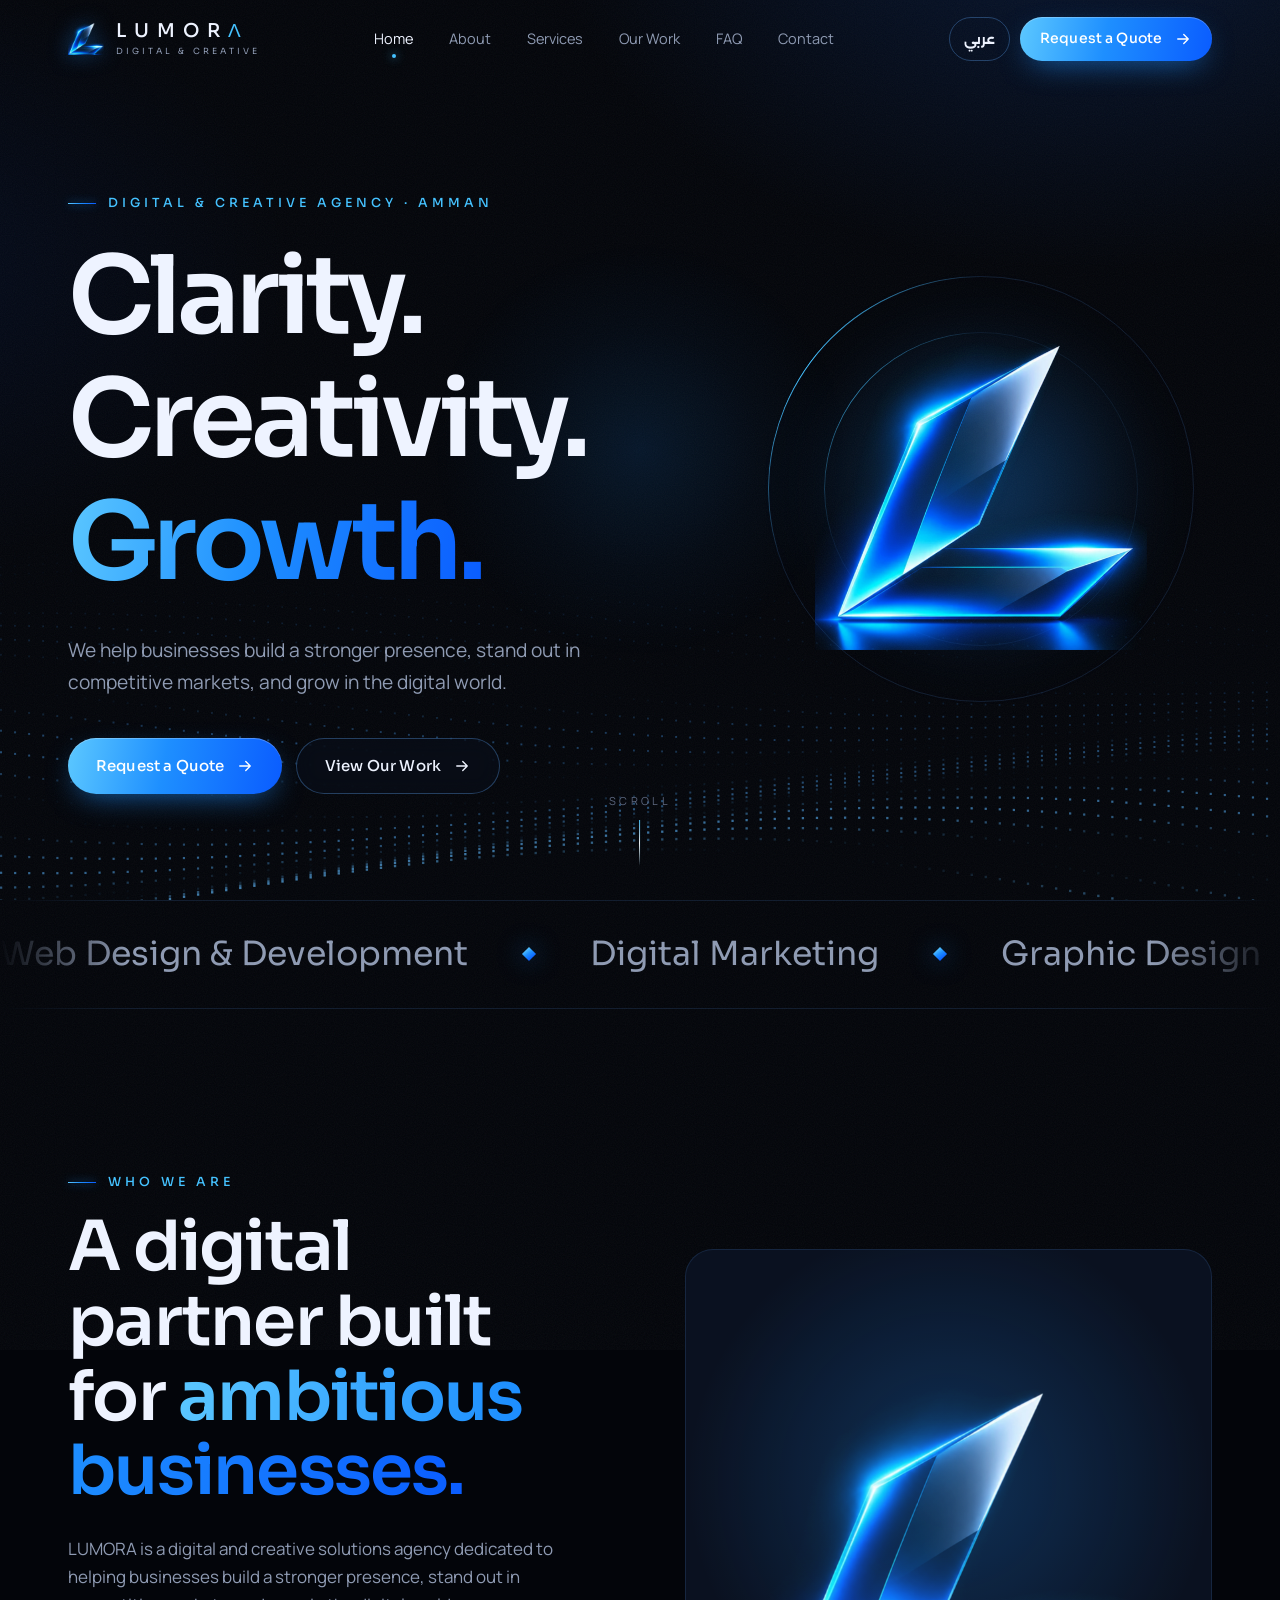
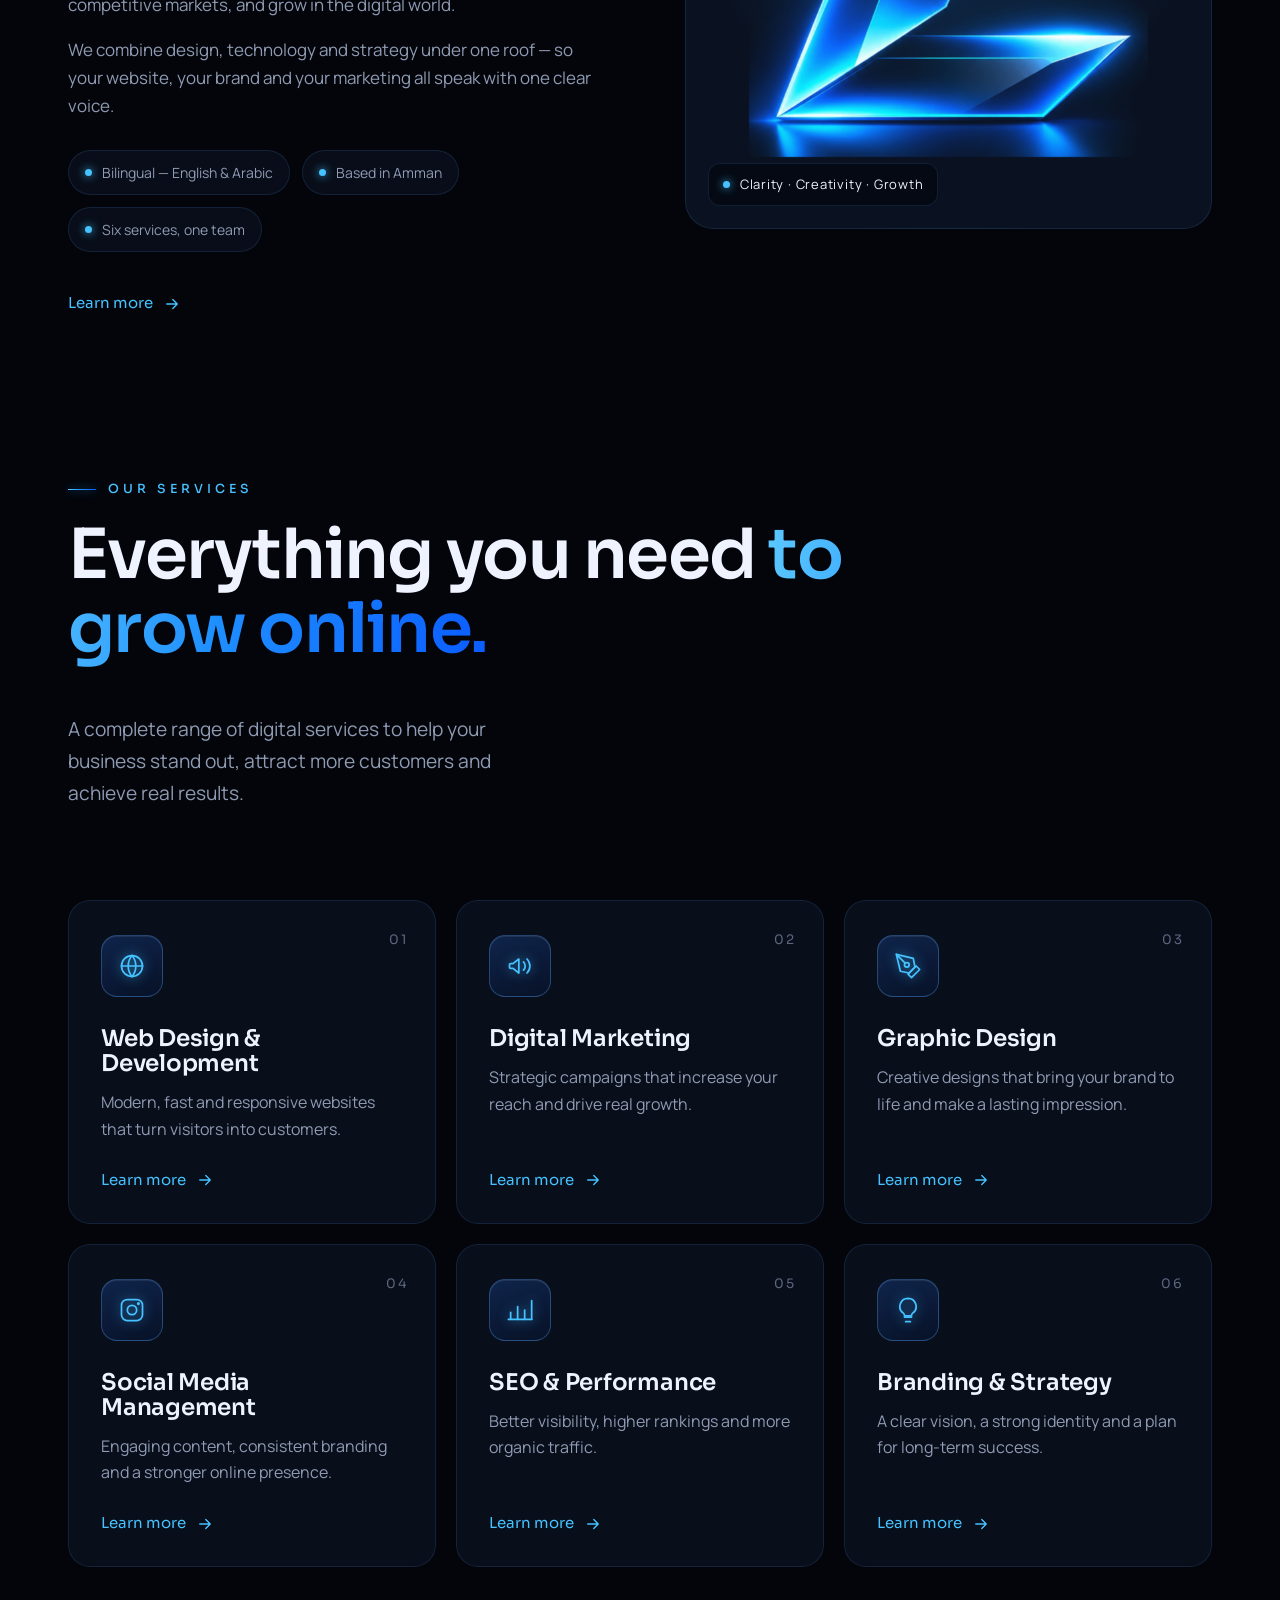
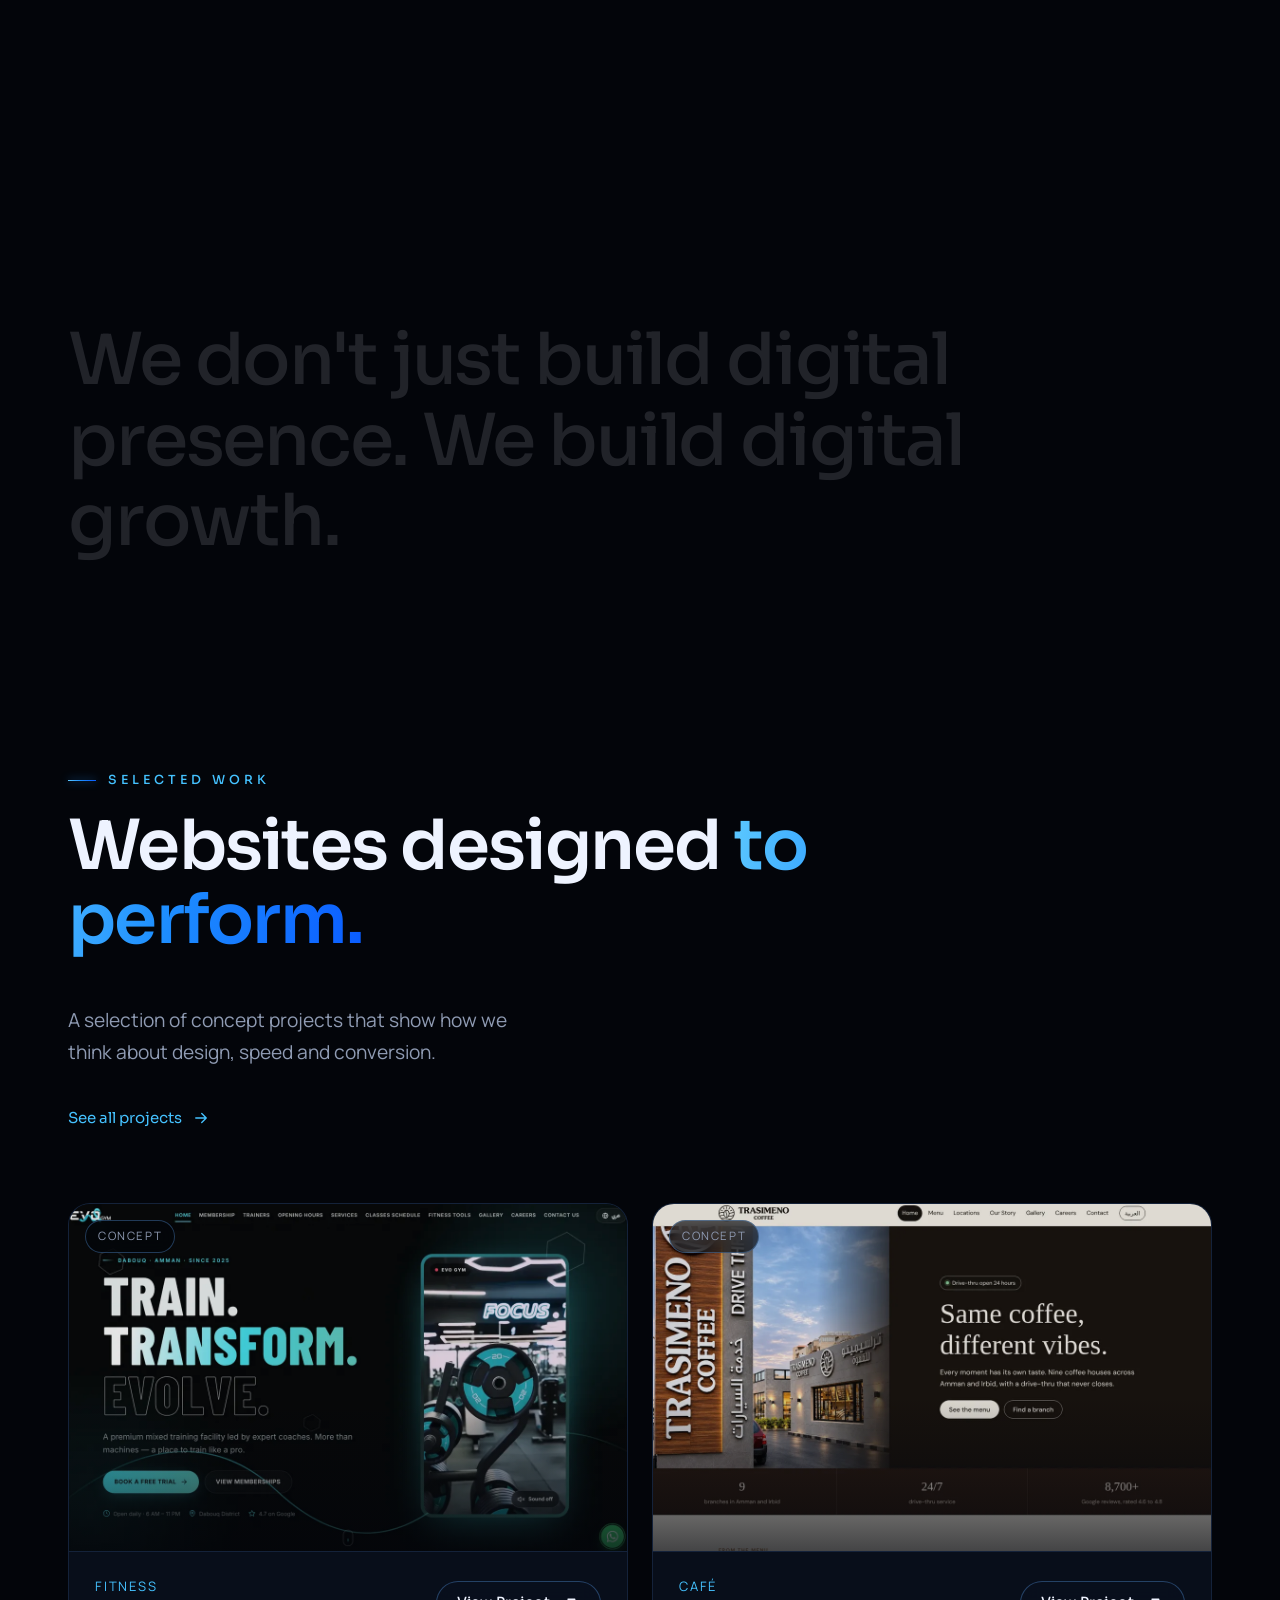
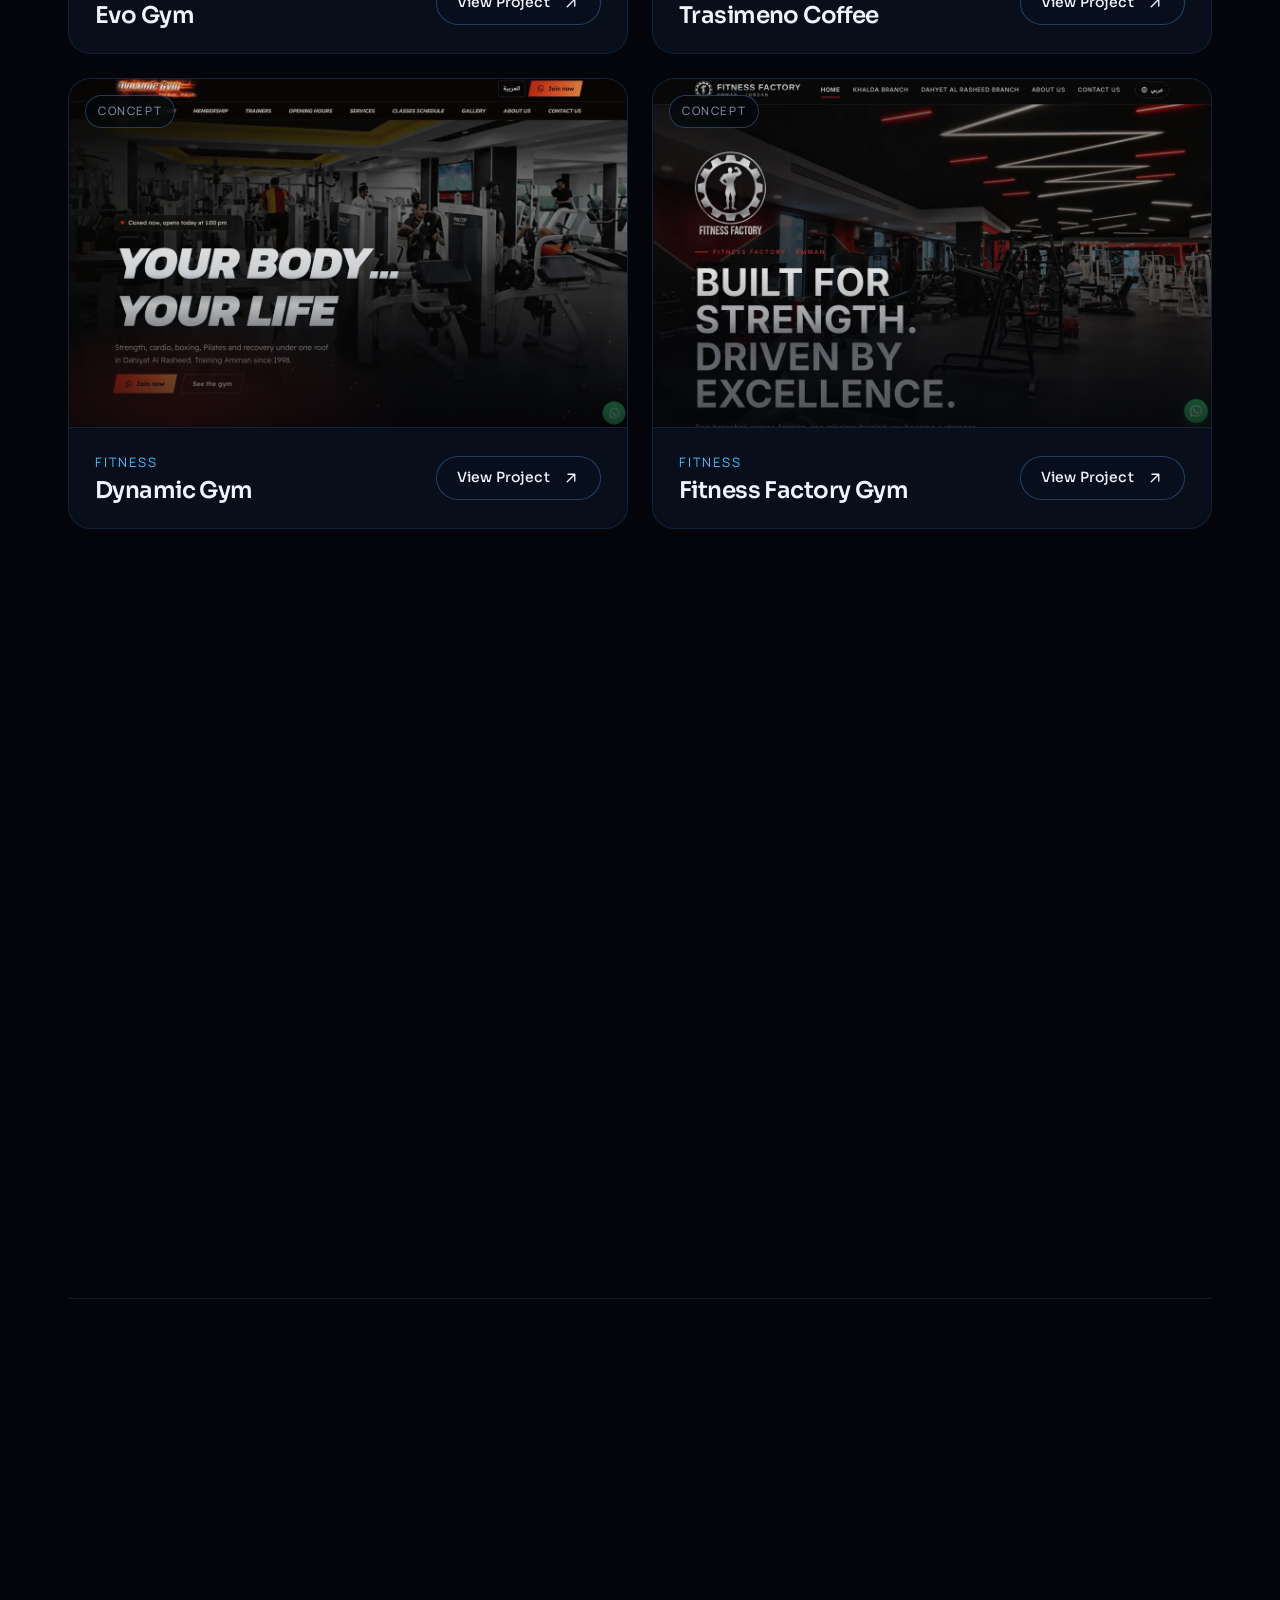
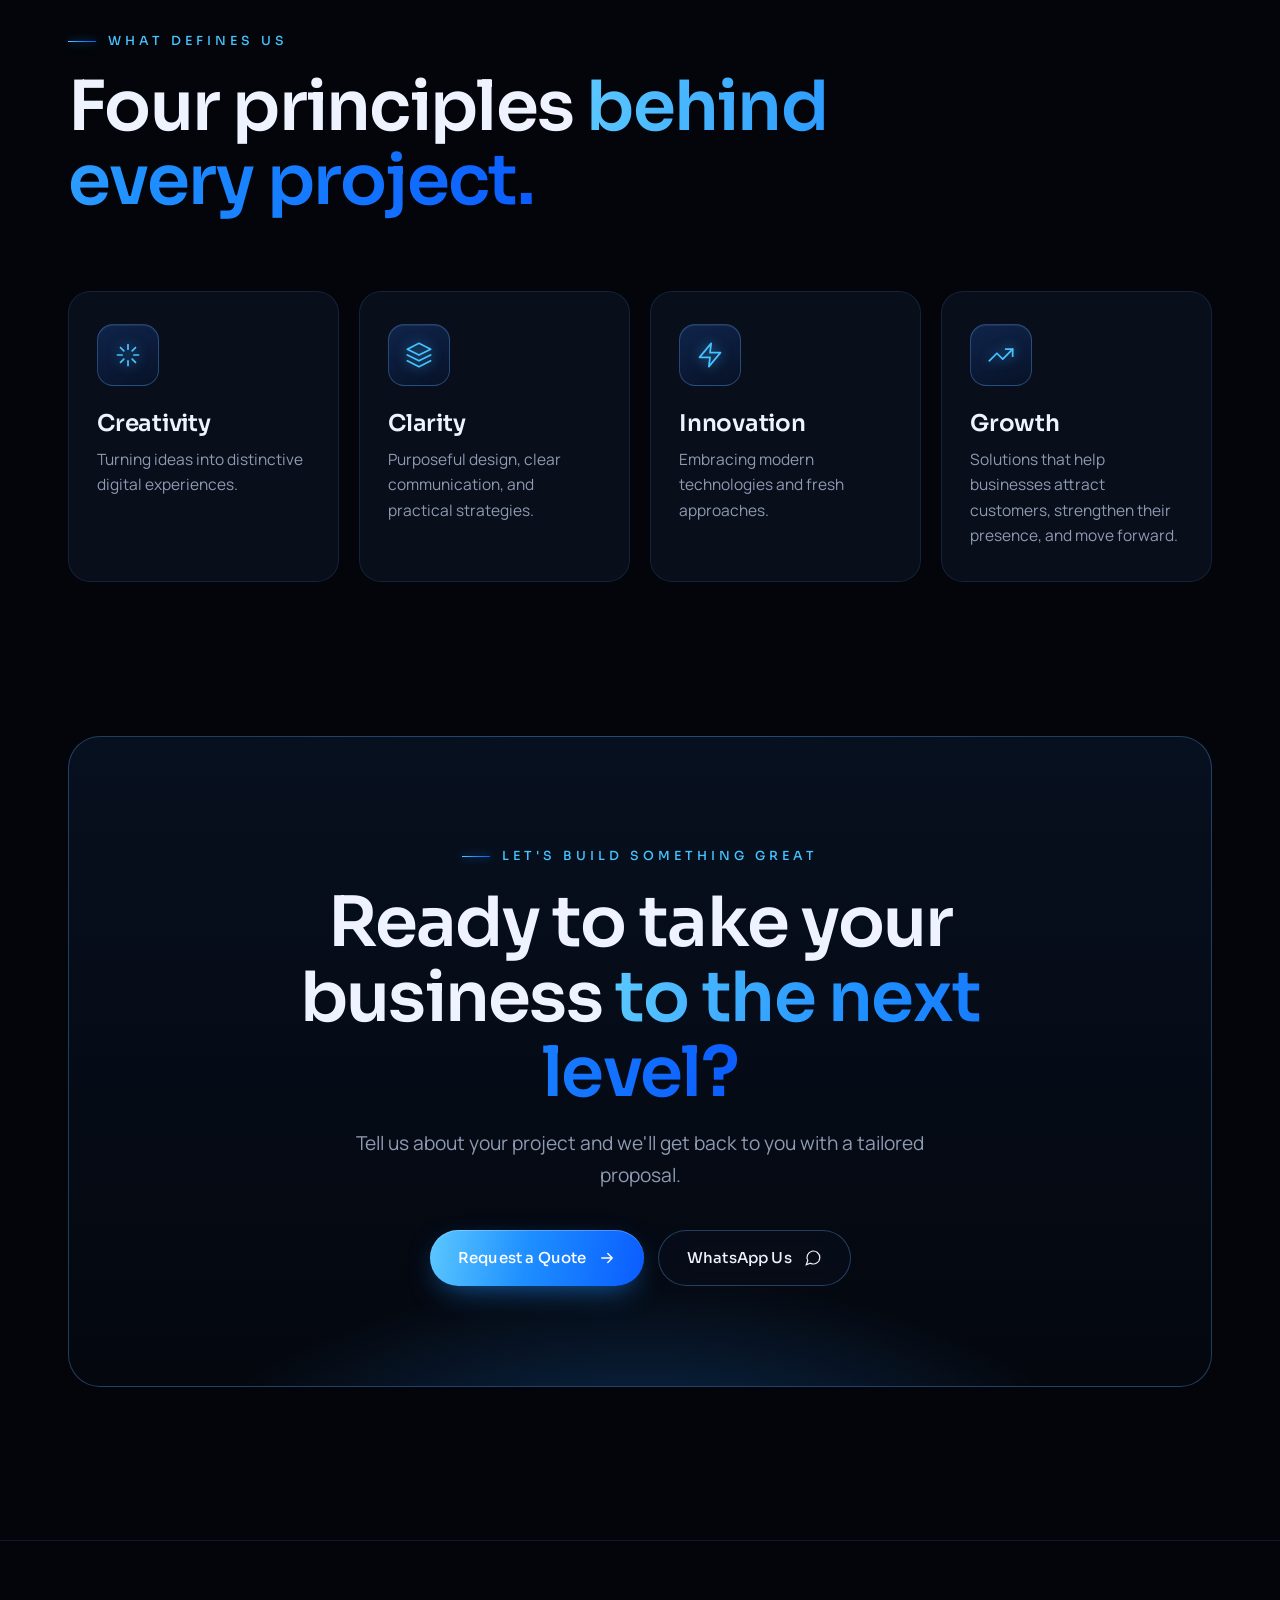
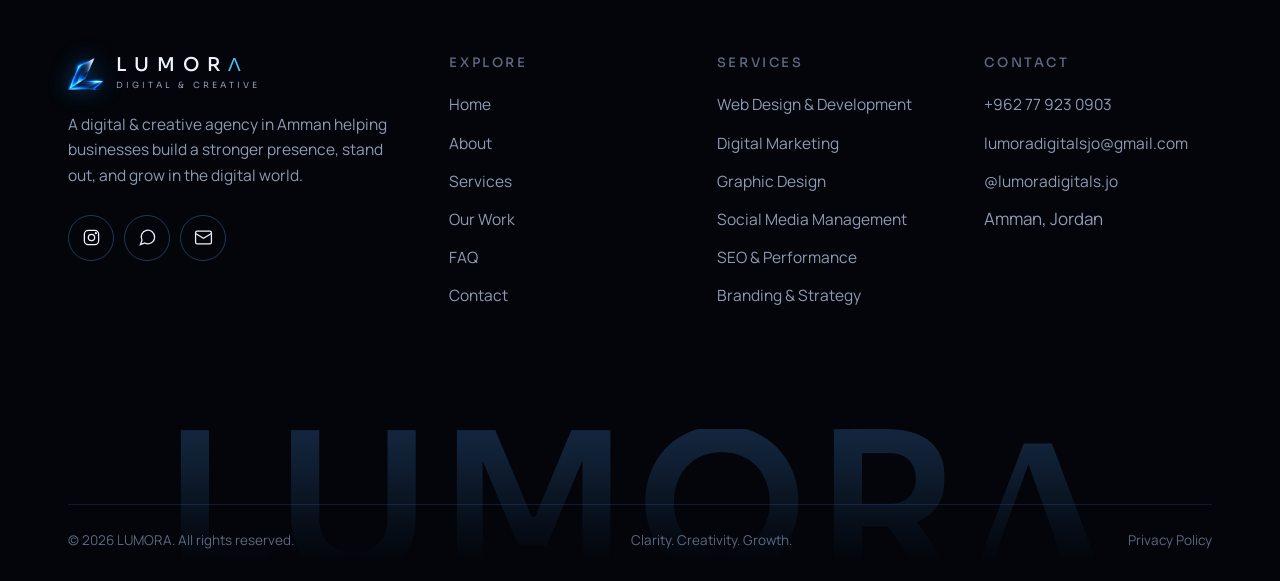
==== commit a14f828c: "Switch quote form to FormSubmit for GitHub Pages Form posts to FormSubmit, redirect to thanks.html i" ====
--- a/index.html
+++ b/index.html
@@ -7,14 +7,14 @@
 <title data-key="home.title">LUMORA — Digital & Creative Agency in Amman</title>
 <meta name="description" data-key="home.desc" content="LUMORA is a digital &amp; creative agency in Amman, Jordan. Websites, digital marketing, design, social media, SEO and branding that help your business grow.">
 <meta name="theme-color" content="#03050a">
-<link rel="canonical" href="https://lumoradigitals.netlify.app/">
-<link rel="alternate" hreflang="en" href="https://lumoradigitals.netlify.app/">
+<link rel="canonical" href="https://hamzehabunemeh.github.io/lumora-website/">
+<link rel="alternate" hreflang="en" href="https://hamzehabunemeh.github.io/lumora-website/">
 <meta property="og:type" content="website">
 <meta property="og:site_name" content="LUMORA">
 <meta property="og:title" content="LUMORA — Digital &amp; Creative Agency in Amman">
 <meta property="og:description" content="LUMORA is a digital &amp; creative agency in Amman, Jordan. Websites, digital marketing, design, social media, SEO and branding that help your business grow.">
-<meta property="og:image" content="https://lumoradigitals.netlify.app/assets/img/brand/og.jpg">
-<meta property="og:url" content="https://lumoradigitals.netlify.app/">
+<meta property="og:image" content="https://hamzehabunemeh.github.io/lumora-website/assets/img/brand/og.jpg">
+<meta property="og:url" content="https://hamzehabunemeh.github.io/lumora-website/">
 <meta name="twitter:card" content="summary_large_image">
 <link rel="icon" type="image/png" sizes="48x48" href="assets/img/brand/favicon-48.png">
 <link rel="icon" type="image/png" sizes="32x32" href="assets/img/brand/favicon-32.png">
